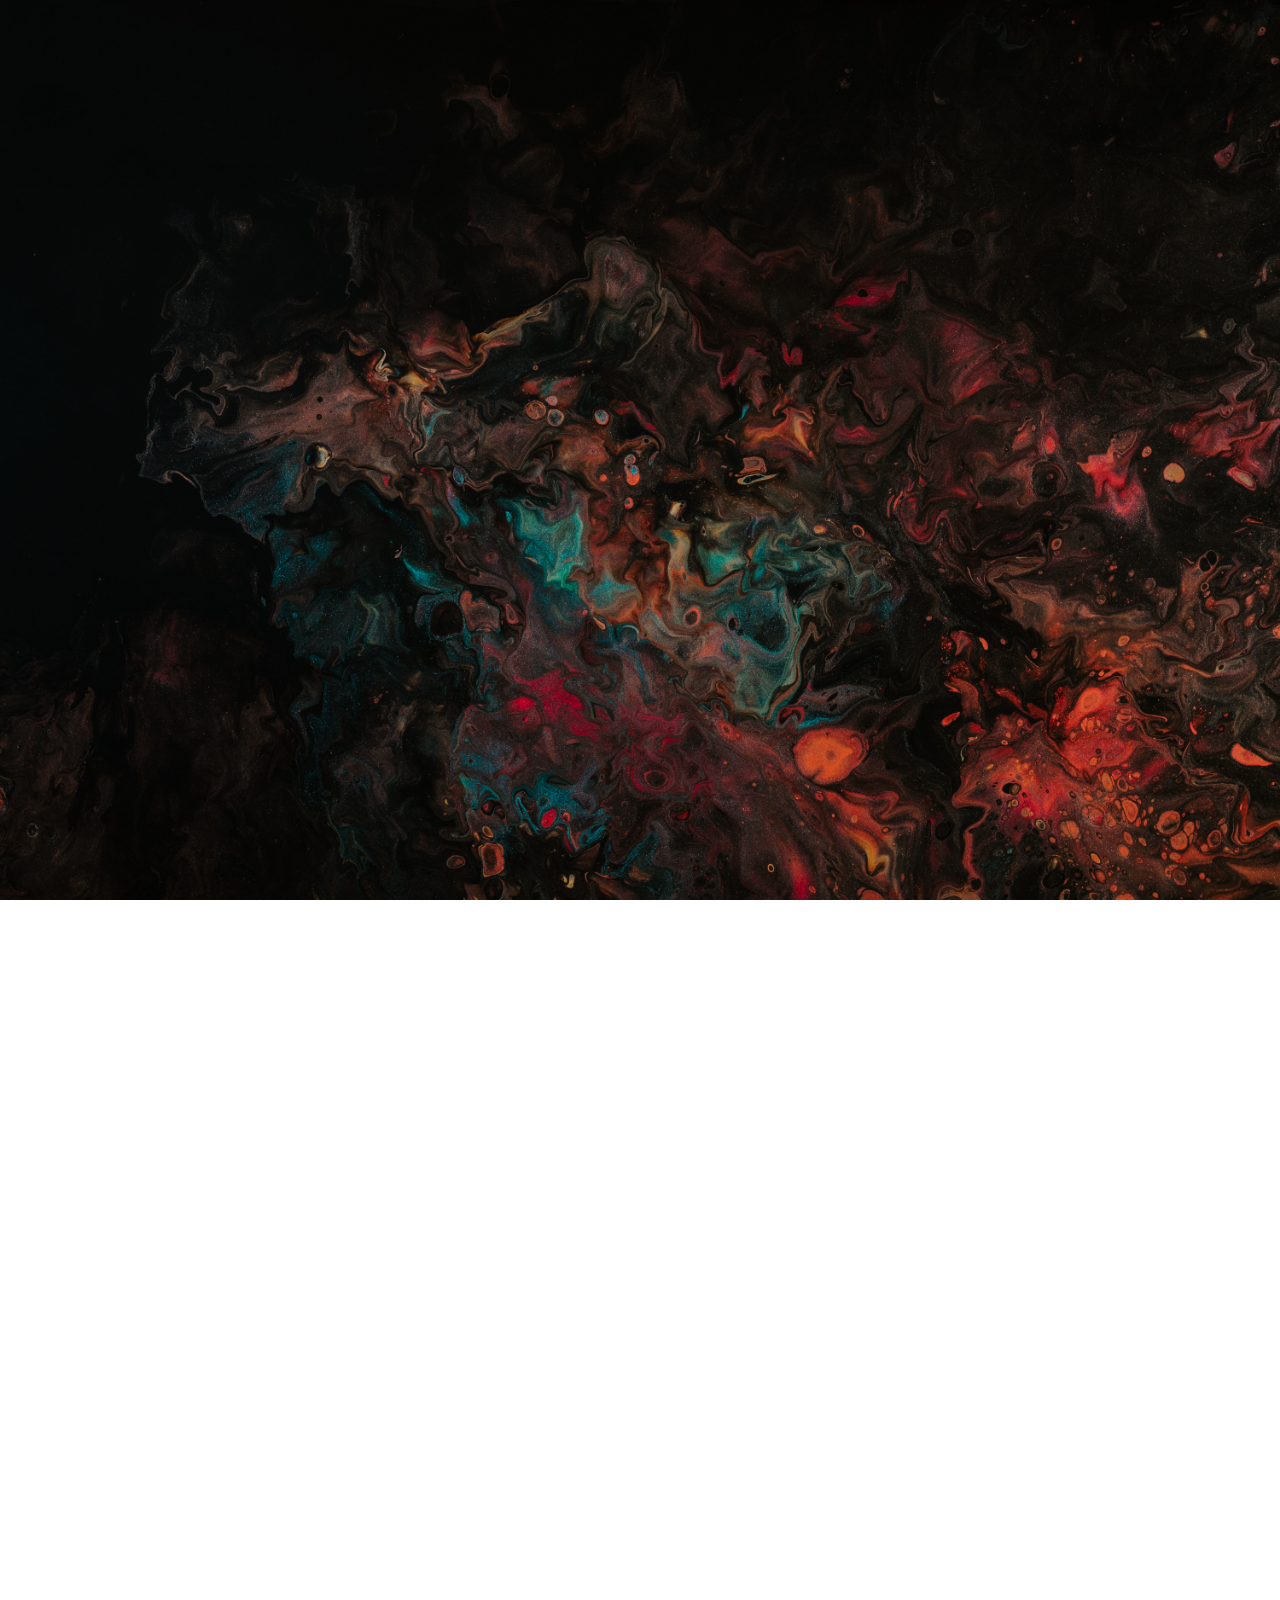
==== index.html @ ebfee68e "fix" ====
<!DOCTYPE HTML>
<!--
	Astral by HTML5 UP
	html5up.net | @ajlkn
	Free for personal and commercial use under the CCA 3.0 license (html5up.net/license)
-->
<html>
	<head>
		<title>The Site of Eli</title>
		<meta charset="utf-8" />
		<meta name="viewport" content="width=device-width, initial-scale=1, user-scalable=no" />
		<link rel="stylesheet" href="assets/css/main.css" />
		<noscript><link rel="stylesheet" href="assets/css/noscript.css" /></noscript>
	</head>
	<body class="is-preload">

		<!-- Wrapper-->
			<div id="wrapper">

				<!-- Nav -->
					<nav id="nav">
						<a href="#" class="icon solid fa-house-user"><span>Home</span></a>
						<a href="#cv" class="icon solid fa-file"><span>CV</span></a>
						<!-- <a href="#work" class="icon solid fa-folder"><span>Work</span></a> -->
						<a href="#music" class="icon solid fa-music"><span>Music</span></a>
						<a href="#contact" class="icon solid fa-envelope"><span>Contact</span></a>

					</nav>

				<!-- Main -->
					<div id="main">

						<!-- Me -->
							<article id="home" class="panel intro">
								<header>
									<h1>Eli Arbogast</h1>
									<ul style="list-style: decimal-leading-zero;">
										<li>Computer Science Student</li> 
										<li>Multi-instrumentalist + Producer</li>									
									</ul>
										<h2 class="animake">
											<!-- 
												<li>Environmental Science Researcher</li>
												href="#work" 
											-->
											<a style="color: inherit; text-decoration: none !important;">I like making things!</a>
										</h2>
								</header>
								<a href="#cv" class="jumplink pic">
									<span class="arrow icon solid fa-chevron-right"><span>C the CV</span></span>
									<img src="images/me.png" alt="" />
								</a>
							</article>
						<!-- CV -->
							<article id="cv" class="panel body">
							<header>
								<h1>Skills Summary</h1>
								<p>
									<b>Technical: </b>Front-end Development, Java, C++, Python, R, MATLAB, Excel, Data Science, Machine Learning, Data Visualization, Data Security, Laboratory Testing, Literature Review, Ecology/Env. Science Research, Community Outreach
								</p>
								<p>
									<b>Creative: </b>Video Production, Music Production and Mixing, Cello, Piano, Guitar, Drums
								</p>
								<p>
									<h3 style="text-align: center;">EDUCATION</h3>
									<b>The University of Vermont [Current Student]: PhD in Computer Science</b>
									<b>Carleton College [2018-2022]: </b>Bachelor of Arts in Biology									
								</p>
								<hr>
							</header>

								<body>
									<div>
										<h3>
											Machine Learning Engineer - US POSITRONIX
										</h3>
										<ul style="list-style-type:square;">
											<li>Led multi-agent path planning development to direct real-time motion of robot</li>
											<li>Tested over 30 path planning algorithms for speed and efficiency</li>
											<li>Developed ML models to minimize response times for dynamic warehouse robotics</li>
											<li>Built 3D Models in Blender and animated realistic robot movement</li>
										</ul>
									</div>
									<div>
										<h3>
											Visiting Researcher - THE OHIO STATE UNIVERSITY ENERGY SUSTAINABILITY RESEARCH LABORATORY
										</h3>
										<ul style="list-style-type:square;">
											<li>Calculated the potential for underground hydrogen storage in the USA using MATLAB</li>
											<li>Conducted a literature review on current and future prospects for hydrogen storage</li>
										</ul>
									</div>
									<div>
										<h3>
											Wallace-Carver Fellow - U.S. DEPARTMENT OF AGRICULTURE
										</h3>
										<ul style="list-style-type:square;">
											<li>Researched soil carbon measurements based on 100,000+ collected data points</li>
											<li>Compared traditional soil measuring techniques to equivalent soil mass measurements</li>
											<li>Calculated both traditional and modern soil metrics at local organic farm</li>
											<li>Presented findings to USDA soil scientists at the National Laboratory for Agriculture</li>
										</ul>
									</div>
									<div>
										<h3>
											Research Assistant - CARLETON COLLEGE CLASS OF 55’ RESEARCH ASSISTANTSHIP
										</h3>
										<ul style="list-style-type:square;">
											<li>Conducted research with Professor Anya Vostinar on evolutionary computing</li>
											<li>Developed evolutionary mechanics into the popular game/tool Minecraft using Java</li>
											<li>These mechanics formed the basis for a senior Computer Science research project</li>
										</ul>
								</div>
									<div>
										<h3>
											Research Extern - CHICAGO BOTANIC GARDENS
										</h3>
										<ul style="list-style-type:square;">
											<li>Processed over 10,000 seeds and processed data for a long-term Echinacea field study</li>
											<li>Created statistical models using R, measuring recent changes in native pollinator populations</li>
											<li>Presented findings to a panel of staff biologists</li>
										</ul>
									</div>
									<div>
										<h3>
											Borlaug-Ruan Intern - WORLD FOOD PRIZE
										</h3>
										<ul style="list-style-type:square;">
											<li>Researched environmental impacts of agricultural activity at EARTH University</li>
											<li>Published and presented research paper to World Food Prize panel at annual conference in Des Moines, Iowa</li>											</li>
										</ul>
									</div>		
								</body>
							</article>

						<!-- Work -->
							<article id="work" class="panel" style="display: flex; flex-wrap: wrap;">												
								<div class="container">
									<div class="box">
									  <div class="imgBx">
										<img src="images/max.jpg">
									  </div>
									  <div class="content">
										<div>
										  <h2>Max Ochs Website</h2>
										  <p>Recently launched website for legendary folk artist Max Ochs, built and maintained by me! 
										  </p>
										</div>
									  </div>
									  <a href="https://maxochs.com">
										<span class="link"></span>
									</a>
									</div>
									<div class="box">
									  <div class="imgBx">
										<img src="images/sheep.png">
									  </div>
									  <div class="content">
										<div>
										  <h2>Evolution Mod</h2>
										  <p>Add-on to popular game Minecraft to teach users about the mechanics of evolution in an intutive setting
										  </p>
										</div>
									  </div>
										<a href="https://anyaevostinar.github.io/Research/">
											<span class="link"></span>
										</a>
									</div>
									<div class="box">
									  <div class="imgBx">
										<img src="images/pic03.jpg">
									  </div>
									  <div class="content">
										<div>
										  <h2>Chicago Gardens</h2>
										  <p>Carleton College externship dedicated to work on the Echinacea Project, a long term plant biology field study! 
										  </p>
										</div>
									  </div>
										<a href="https://echinaceaproject.org/author/earbogast/">
											<span class="link"></span>
										</a>
									</div>
								  </div>
									<!--
									<a href="https://medium.com/@eliarbogast"><img src="images/earth.jpg" alt=""></a>
									-->
							</article>
						<!-- Music -->
							<article id="music" class="panel" style="text-align: center;">
								<header>
									<h2>Music</h2>
								</header>
								<div>
									<iframe width="100%" height="300" scrolling="no" frameborder="no" src="https://w.soundcloud.com/player/?url=https%3A//api.soundcloud.com/playlists/1747938963&color=%23ff5500&auto_play=true&hide_related=false&show_comments=true&show_user=true&show_reposts=false&show_teaser=true&visual=true"></iframe><div style="font-size: 10px; color: #cccccc;line-break: anywhere;word-break: normal;overflow: hidden;white-space: nowrap;text-overflow: ellipsis; font-family: Interstate,Lucida Grande,Lucida Sans Unicode,Lucida Sans,Garuda,Verdana,Tahoma,sans-serif;font-weight: 100;"><a href="https://soundcloud.com/unelived" title="eLIVE" target="_blank" style="color: #cccccc; text-decoration: none;">eLIVE</a> · <a href="https://soundcloud.com/unelived/sets/ondeck" title="ONDECK" target="_blank" style="color: #cccccc; text-decoration: none;">ONDECK</a></div>								</div>
							</article>
						<!-- Contact -->
							<article id="contact" class="panel body" style="text-align: center;">
								<header>
									<h2>Contact Me</h2>
								</header>
								<form action="#" method="post">
									<div>
									Reach out to me about work, music, nerd stuff, anything else you'd like: 
									<br> <br>
										<h4><b>self<i>[at]</i>eliarbogast<i>[dot com]</i></b></h4>
									</div>
								</form>
								<img src="images/me_child.png" style="border:5px solid #ffffff" width="170"  alt="" />
							</article>

					</div>

				<!-- Footer -->
					<div id="footer">
						<ul class="copyright">
							<li>&copy; Eli Arbogast 2026.</li>
					</div>

			</div>

		<!-- Scripts -->
			<script src="assets/js/jquery.min.js"></script>
			<script src="assets/js/browser.min.js"></script>
			<script src="assets/js/breakpoints.min.js"></script>
			<script src="assets/js/util.js"></script>
			<script src="assets/js/main.js"></script>

	</body>
</html>
---- assets/css/noscript.css ----
/*
	Astral by HTML5 UP
	html5up.net | @ajlkn
	Free for personal and commercial use under the CCA 3.0 license (html5up.net/license)
*/

/* Wrapper */

	#wrapper {
		opacity: 1 !important;
	}

/* Nav */

	#nav a {
		opacity: 1.0;
	}

		#nav a:before, #nav a:after {
			display: none;
		}

		#nav a span {
			top: 0;
			opacity: 1.0;
		}

			#nav a span:after {
				display: none;
			}

/* Main */

	#main {
		background: none;
		box-shadow: none;
	}

		#main > .panel {
			background: #000000;
			margin-bottom: 2em;
		}

			#main > .panel:last-child {
				margin-bottom: 0;
			}
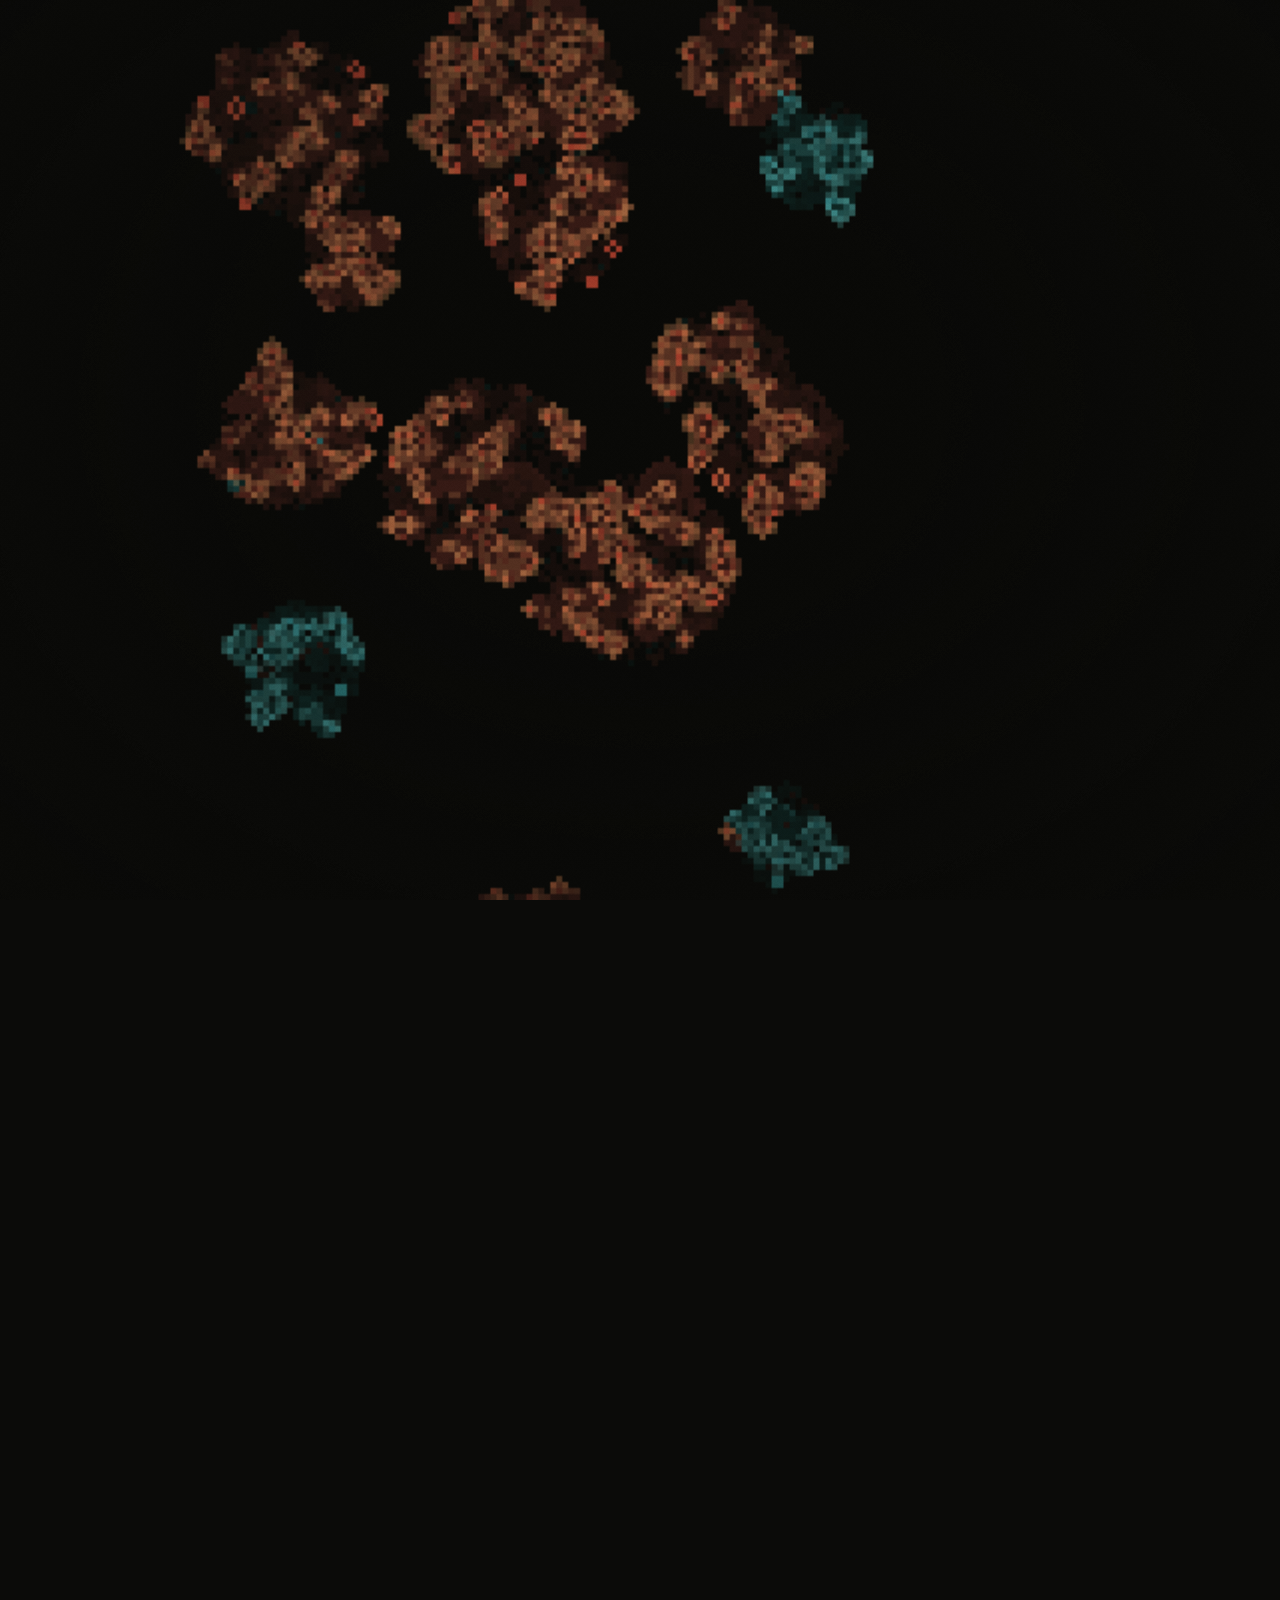
==== commit db3a4824: "Claudified" ====
--- a/index.html
+++ b/index.html
@@ -4,17 +4,23 @@
 	html5up.net | @ajlkn
 	Free for personal and commercial use under the CCA 3.0 license (html5up.net/license)
 -->
-<html>
+<html lang="en">
 	<head>
+		<meta charset="utf-8" />
 		<title>The Site of Eli</title>
-		<meta charset="utf-8" />
-		<meta name="viewport" content="width=device-width, initial-scale=1, user-scalable=no" />
+		<meta name="viewport" content="width=device-width, initial-scale=1" />
+		<meta name="theme-color" content="#0b0b09" />
+		<link rel="preload" href="assets/webfonts/space-grotesk-latin-var.woff2" as="font" type="font/woff2" crossorigin />
 		<link rel="stylesheet" href="assets/css/main.css" />
+		<link rel="stylesheet" href="assets/css/custom.css" />
 		<noscript><link rel="stylesheet" href="assets/css/noscript.css" /></noscript>
 	</head>
 	<body class="is-preload">
 
-		<!-- Wrapper-->
+		<!-- Animated cellular-automaton background (assets/js/automaton.js) -->
+			<canvas id="automaton" aria-hidden="true"></canvas>
+
+		<!-- Wrapper -->
 			<div id="wrapper">
 
 				<!-- Nav -->
@@ -24,7 +30,6 @@
 						<!-- <a href="#work" class="icon solid fa-folder"><span>Work</span></a> -->
 						<a href="#music" class="icon solid fa-music"><span>Music</span></a>
 						<a href="#contact" class="icon solid fa-envelope"><span>Contact</span></a>
-
 					</nav>
 
 				<!-- Main -->
@@ -34,179 +39,152 @@
 							<article id="home" class="panel intro">
 								<header>
 									<h1>Eli Arbogast</h1>
-									<ul style="list-style: decimal-leading-zero;">
-										<li>Computer Science Student</li> 
-										<li>Multi-instrumentalist + Producer</li>									
+									<ul class="roles">
+										<li>Computer Science Student</li>
+										<li>Multi-instrumentalist + Producer</li>
 									</ul>
-										<h2 class="animake">
-											<!-- 
-												<li>Environmental Science Researcher</li>
-												href="#work" 
-											-->
-											<a style="color: inherit; text-decoration: none !important;">I like making things!</a>
-										</h2>
+									<h2 class="tagline">I like making things!</h2>
 								</header>
 								<a href="#cv" class="jumplink pic">
 									<span class="arrow icon solid fa-chevron-right"><span>C the CV</span></span>
-									<img src="images/me.png" alt="" />
+									<img src="images/me.webp" width="1920" height="1080" alt="Portrait of Eli Arbogast" />
 								</a>
 							</article>
 						<!-- CV -->
 							<article id="cv" class="panel body">
-							<header>
-								<h1>Skills Summary</h1>
-								<p>
-									<b>Technical: </b>Front-end Development, Java, C++, Python, R, MATLAB, Excel, Data Science, Machine Learning, Data Visualization, Data Security, Laboratory Testing, Literature Review, Ecology/Env. Science Research, Community Outreach
-								</p>
-								<p>
-									<b>Creative: </b>Video Production, Music Production and Mixing, Cello, Piano, Guitar, Drums
-								</p>
-								<p>
-									<h3 style="text-align: center;">EDUCATION</h3>
-									<b>The University of Vermont [Current Student]: PhD in Computer Science</b>
-									<b>Carleton College [2018-2022]: </b>Bachelor of Arts in Biology									
-								</p>
-								<hr>
-							</header>
-
-								<body>
-									<div>
-										<h3>
-											Machine Learning Engineer - US POSITRONIX
-										</h3>
-										<ul style="list-style-type:square;">
-											<li>Led multi-agent path planning development to direct real-time motion of robot</li>
-											<li>Tested over 30 path planning algorithms for speed and efficiency</li>
-											<li>Developed ML models to minimize response times for dynamic warehouse robotics</li>
-											<li>Built 3D Models in Blender and animated realistic robot movement</li>
-										</ul>
-									</div>
-									<div>
-										<h3>
-											Visiting Researcher - THE OHIO STATE UNIVERSITY ENERGY SUSTAINABILITY RESEARCH LABORATORY
-										</h3>
-										<ul style="list-style-type:square;">
-											<li>Calculated the potential for underground hydrogen storage in the USA using MATLAB</li>
-											<li>Conducted a literature review on current and future prospects for hydrogen storage</li>
-										</ul>
-									</div>
-									<div>
-										<h3>
-											Wallace-Carver Fellow - U.S. DEPARTMENT OF AGRICULTURE
-										</h3>
-										<ul style="list-style-type:square;">
-											<li>Researched soil carbon measurements based on 100,000+ collected data points</li>
-											<li>Compared traditional soil measuring techniques to equivalent soil mass measurements</li>
-											<li>Calculated both traditional and modern soil metrics at local organic farm</li>
-											<li>Presented findings to USDA soil scientists at the National Laboratory for Agriculture</li>
-										</ul>
-									</div>
-									<div>
-										<h3>
-											Research Assistant - CARLETON COLLEGE CLASS OF 55’ RESEARCH ASSISTANTSHIP
-										</h3>
-										<ul style="list-style-type:square;">
-											<li>Conducted research with Professor Anya Vostinar on evolutionary computing</li>
-											<li>Developed evolutionary mechanics into the popular game/tool Minecraft using Java</li>
-											<li>These mechanics formed the basis for a senior Computer Science research project</li>
-										</ul>
+								<header>
+									<h1>CV</h1>
+								</header>
+
+								<section class="cv-skills">
+									<h3 class="cv-label">Skills</h3>
+									<p><b>Technical:</b> Python, R, MATLAB, Java, C++ · machine learning, evolutionary computation, data analysis and visualization, web development</p>
+									<p><b>Creative:</b> Music production and mixing, video production · cello, piano, guitar, drums</p>
+								</section>
+
+								<section class="cv-education">
+									<h3 class="cv-label">Education</h3>
+									<p>
+										<b>University of Vermont:</b> PhD in Computer Science (current)<br />
+										<b>Carleton College:</b> BA in Biology, 2018–2022
+									</p>
+								</section>
+
+								<hr />
+
+								<section class="cv-experience">
+									<h3 class="cv-label">Experience</h3>
+									<div class="cv-role">
+										<h3>Graduate Research Assistant <span class="org"><a href="https://meclab.org" target="_blank" rel="noopener">MEClab</a>, University of Vermont · 2026–present</span></h3>
+										<ul>
+											<li>On the <a href="https://xenobots.github.io/" target="_blank" rel="noopener">Xenobots</a> project team, working on information-theoretic analysis and predictive modeling of xenobot behavior</li>
+										</ul>
+									</div>
+									<div class="cv-role">
+										<h3>Machine Learning Engineer <span class="org">US Positronix · 2023</span></h3>
+										<ul>
+											<li>Led multi-agent path planning for real-time robot motion in dynamic warehouse settings</li>
+											<li>Modeled and animated robot movement in Blender</li>
+										</ul>
+									</div>
+									<div class="cv-role">
+										<h3>Visiting Researcher <span class="org">Ohio State University, Energy Sustainability Research Lab · 2022–2023</span></h3>
+										<ul>
+											<li>Estimated the potential for underground hydrogen storage in the US using MATLAB</li>
+										</ul>
+									</div>
+									<div class="cv-role">
+										<h3>Wallace-Carver Fellow <span class="org">U.S. Department of Agriculture · 2021</span></h3>
+										<ul>
+											<li>Analyzed 100,000+ soil carbon measurements, comparing traditional and equivalent-soil-mass methods, and presented the results to USDA soil scientists</li>
+										</ul>
+									</div>
+									<div class="cv-role">
+										<h3>Research Assistant <span class="org">Carleton College, Class of '55 Research Assistantship · 2021</span></h3>
+										<ul>
+											<li>Evolutionary computing research with Prof. Anya Vostinar: built evolution mechanics into Minecraft as an educational mod (Java), which became the basis for my senior CS research project</li>
+										</ul>
+									</div>
+									<div class="cv-role">
+										<h3>Research Extern <span class="org">Chicago Botanic Garden · 2019</span></h3>
+										<ul>
+											<li>Built statistical models in R of recent changes in native pollinator populations for the long-term Echinacea Project</li>
+										</ul>
+									</div>
+									<div class="cv-role">
+										<h3>Borlaug-Ruan Intern <span class="org">World Food Prize · 2018</span></h3>
+										<ul>
+											<li>Researched the environmental impacts of agriculture at EARTH University, Costa Rica; published and presented the paper at the World Food Prize conference</li>
+										</ul>
+									</div>
+								</section>
+							</article>
+
+						<!-- Work (hidden from the nav for now; still reachable at /#work) -->
+							<article id="work" class="panel">
+								<div class="gallery">
+									<div class="box">
+										<div class="imgBx">
+											<img src="images/max.webp" width="700" height="700" loading="lazy" alt="Pencil sketch of a guitarist" />
+										</div>
+										<div class="content">
+											<div>
+												<h2>Max Ochs Website</h2>
+												<p>Recently launched website for legendary folk artist Max Ochs, built and maintained by me!</p>
+											</div>
+										</div>
+										<a class="link" href="https://maxochs.com" aria-label="Max Ochs Website"></a>
+									</div>
+									<div class="box">
+										<div class="imgBx">
+											<img src="images/sheep.webp" width="854" height="480" loading="lazy" alt="Colourful Minecraft sheep from the evolution mod" />
+										</div>
+										<div class="content">
+											<div>
+												<h2>Evolution Mod</h2>
+												<p>Add-on to popular game Minecraft to teach users about the mechanics of evolution in an intutive setting</p>
+											</div>
+										</div>
+										<a class="link" href="https://anyaevostinar.github.io/Research/" aria-label="Evolution Mod"></a>
+									</div>
+									<div class="box">
+										<div class="imgBx">
+											<img src="images/pic03.webp" width="1244" height="700" loading="lazy" alt="Group photo from the Chicago Botanic Garden externship" />
+										</div>
+										<div class="content">
+											<div>
+												<h2>Chicago Gardens</h2>
+												<p>Carleton College externship dedicated to work on the Echinacea Project, a long term plant biology field study!</p>
+											</div>
+										</div>
+										<a class="link" href="https://echinaceaproject.org/author/earbogast/" aria-label="Chicago Gardens"></a>
+									</div>
 								</div>
-									<div>
-										<h3>
-											Research Extern - CHICAGO BOTANIC GARDENS
-										</h3>
-										<ul style="list-style-type:square;">
-											<li>Processed over 10,000 seeds and processed data for a long-term Echinacea field study</li>
-											<li>Created statistical models using R, measuring recent changes in native pollinator populations</li>
-											<li>Presented findings to a panel of staff biologists</li>
-										</ul>
-									</div>
-									<div>
-										<h3>
-											Borlaug-Ruan Intern - WORLD FOOD PRIZE
-										</h3>
-										<ul style="list-style-type:square;">
-											<li>Researched environmental impacts of agricultural activity at EARTH University</li>
-											<li>Published and presented research paper to World Food Prize panel at annual conference in Des Moines, Iowa</li>											</li>
-										</ul>
-									</div>		
-								</body>
-							</article>
-
-						<!-- Work -->
-							<article id="work" class="panel" style="display: flex; flex-wrap: wrap;">												
-								<div class="container">
-									<div class="box">
-									  <div class="imgBx">
-										<img src="images/max.jpg">
-									  </div>
-									  <div class="content">
-										<div>
-										  <h2>Max Ochs Website</h2>
-										  <p>Recently launched website for legendary folk artist Max Ochs, built and maintained by me! 
-										  </p>
-										</div>
-									  </div>
-									  <a href="https://maxochs.com">
-										<span class="link"></span>
-									</a>
-									</div>
-									<div class="box">
-									  <div class="imgBx">
-										<img src="images/sheep.png">
-									  </div>
-									  <div class="content">
-										<div>
-										  <h2>Evolution Mod</h2>
-										  <p>Add-on to popular game Minecraft to teach users about the mechanics of evolution in an intutive setting
-										  </p>
-										</div>
-									  </div>
-										<a href="https://anyaevostinar.github.io/Research/">
-											<span class="link"></span>
-										</a>
-									</div>
-									<div class="box">
-									  <div class="imgBx">
-										<img src="images/pic03.jpg">
-									  </div>
-									  <div class="content">
-										<div>
-										  <h2>Chicago Gardens</h2>
-										  <p>Carleton College externship dedicated to work on the Echinacea Project, a long term plant biology field study! 
-										  </p>
-										</div>
-									  </div>
-										<a href="https://echinaceaproject.org/author/earbogast/">
-											<span class="link"></span>
-										</a>
-									</div>
-								  </div>
-									<!--
-									<a href="https://medium.com/@eliarbogast"><img src="images/earth.jpg" alt=""></a>
-									-->
-							</article>
+							</article>
+
 						<!-- Music -->
-							<article id="music" class="panel" style="text-align: center;">
+							<article id="music" class="panel">
 								<header>
 									<h2>Music</h2>
 								</header>
-								<div>
-									<iframe width="100%" height="300" scrolling="no" frameborder="no" src="https://w.soundcloud.com/player/?url=https%3A//api.soundcloud.com/playlists/1747938963&color=%23ff5500&auto_play=true&hide_related=false&show_comments=true&show_user=true&show_reposts=false&show_teaser=true&visual=true"></iframe><div style="font-size: 10px; color: #cccccc;line-break: anywhere;word-break: normal;overflow: hidden;white-space: nowrap;text-overflow: ellipsis; font-family: Interstate,Lucida Grande,Lucida Sans Unicode,Lucida Sans,Garuda,Verdana,Tahoma,sans-serif;font-weight: 100;"><a href="https://soundcloud.com/unelived" title="eLIVE" target="_blank" style="color: #cccccc; text-decoration: none;">eLIVE</a> · <a href="https://soundcloud.com/unelived/sets/ondeck" title="ONDECK" target="_blank" style="color: #cccccc; text-decoration: none;">ONDECK</a></div>								</div>
-							</article>
+								<a class="sc-card" href="https://soundcloud.com/unelived" target="_blank" rel="noopener">
+									<span class="sc-bars" aria-hidden="true"><i></i><i></i><i></i><i></i><i></i><i></i><i></i></span>
+									<span class="sc-text">
+										<span class="sc-kicker">Listen on SoundCloud</span>
+										<span class="sc-name">eLIVE</span>
+									</span>
+									<span class="sc-go" aria-hidden="true"><span class="icon brands fa-soundcloud"></span><span class="sc-arrow">&rarr;</span></span>
+								</a>
+							</article>
+
 						<!-- Contact -->
-							<article id="contact" class="panel body" style="text-align: center;">
+							<article id="contact" class="panel body">
 								<header>
 									<h2>Contact Me</h2>
 								</header>
-								<form action="#" method="post">
-									<div>
-									Reach out to me about work, music, nerd stuff, anything else you'd like: 
-									<br> <br>
-										<h4><b>self<i>[at]</i>eliarbogast<i>[dot com]</i></b></h4>
-									</div>
-								</form>
-								<img src="images/me_child.png" style="border:5px solid #ffffff" width="170"  alt="" />
+								<p>Reach out to me about work, music, nerd stuff, anything else you'd like:</p>
+								<p class="email"><b>self<i>[at]</i>eliarbogast<i>[dot com]</i></b></p>
+								<img class="childhood" src="images/me_child.webp" width="400" height="400" loading="lazy" alt="Eli as a kid playing the trumpet" />
 							</article>
 
 					</div>
@@ -215,16 +193,17 @@
 					<div id="footer">
 						<ul class="copyright">
 							<li>&copy; Eli Arbogast 2026.</li>
+							<li>Design: <a href="https://html5up.net">HTML5 UP</a></li>
+						</ul>
 					</div>
 
 			</div>
 
 		<!-- Scripts -->
 			<script src="assets/js/jquery.min.js"></script>
-			<script src="assets/js/browser.min.js"></script>
 			<script src="assets/js/breakpoints.min.js"></script>
-			<script src="assets/js/util.js"></script>
 			<script src="assets/js/main.js"></script>
+			<script src="assets/js/automaton.js"></script>
 
 	</body>
 </html>
--- a/assets/css/custom.css
+++ b/assets/css/custom.css
@@ -0,0 +1,450 @@
+/*
+	Site-specific styles for eliarbogast.com.
+	Loaded after main.css (the HTML5 UP Astral template).
+	Colour tokens (--ember, --teal, ...) are defined at the top of main.css.
+*/
+
+/* Cellular-automaton background */
+
+	#automaton {
+		position: fixed;
+		inset: 0;
+		width: 100%;
+		height: 100%;
+		z-index: -2;
+		image-rendering: auto;	/* smooth scaling blends each cell into its neighbours */
+		pointer-events: none;
+		opacity: 0.9;
+	}
+
+	/* Texture + vignette over the automaton, echoing the original overlay.png treatment. */
+	body::before {
+		content: '';
+		position: fixed;
+		inset: 0;
+		z-index: -1;
+		pointer-events: none;
+		background:
+			url("images/overlay.png"),
+			radial-gradient(ellipse at 50% 45%, rgba(11, 11, 9, 0.15) 30%, rgba(11, 11, 9, 0.7) 100%);
+	}
+
+/* Intro */
+
+	#main > .panel.intro .roles {
+		margin: 0.5em 0 0 0;
+		padding-left: 1.25em;
+	}
+
+		#main > .panel.intro .roles li {
+			padding-left: 0.25em;
+		}
+
+	@media screen and (max-width: 980px) {
+
+		#main > .panel.intro .roles {
+			list-style-position: inside;
+			padding-left: 0;
+		}
+
+	}
+
+	/* Rainbow tagline: the colours sweep in when the home panel is shown. */
+	.tagline {
+		margin-top: 1em;
+		background-color: #CA4246;
+		background-image: linear-gradient(
+			45deg,
+			#CA4246 16.666%,
+			#E16541 16.666%,
+			#E16541 33.333%,
+			#F18F43 33.333%,
+			#F18F43 50%,
+			#8B9862 50%,
+			#8B9862 66.666%,
+			#476098 66.666%,
+			#476098 83.333%,
+			#A7489B 83.333%);
+		background-size: 100%;
+		background-repeat: repeat;
+		-webkit-background-clip: text;
+		background-clip: text;
+		-webkit-text-fill-color: transparent;
+		color: transparent;
+		animation: tagline-sweep 1.75s ease forwards;
+	}
+
+	@keyframes tagline-sweep {
+		0%   { background-size: 650%; }
+		40%  { background-size: 650%; }
+		100% { background-size: 100%; }
+	}
+
+/* CV */
+
+	.cv-label {
+		font-family: var(--font-mono);
+		font-size: 0.7em;
+		font-weight: 400;
+		letter-spacing: 0.14em;
+		text-transform: uppercase;
+		color: var(--ember-bright);
+		margin: 2em 0 0.75em 0;
+	}
+
+	#cv header {
+		margin-bottom: 0;
+	}
+
+	#cv .cv-skills p {
+		margin-bottom: 0.75em;
+	}
+
+	#cv .cv-education p {
+		margin-bottom: 0;
+	}
+
+	.cv-role {
+		margin-bottom: 2.25em;
+	}
+
+		.cv-role:last-child {
+			margin-bottom: 0;
+		}
+
+		.cv-role h3 {
+			margin-bottom: 0.4em;
+			line-height: 1.3;
+		}
+
+		.cv-role .org {
+			display: block;
+			margin-top: 0.35em;
+			font-family: var(--font-mono);
+			font-size: 0.6em;
+			font-weight: 400;
+			letter-spacing: 0.08em;
+			text-transform: uppercase;
+			color: var(--teal);
+		}
+
+		.cv-role a {
+			color: var(--ember-bright);
+			text-decoration: underline;
+			text-decoration-thickness: 1px;
+			text-underline-offset: 0.2em;
+		}
+
+			.cv-role a:hover {
+				color: var(--ink);
+			}
+
+			.cv-role .org a {
+				color: inherit;
+			}
+
+			.cv-role .org a:hover {
+				color: var(--ink);
+			}
+
+		.cv-role ul {
+			list-style-type: square;
+			margin-bottom: 0;
+		}
+
+/* Work gallery (panel currently hidden from the nav) */
+
+	#work .gallery {
+		display: grid;
+		grid-template-columns: repeat(auto-fit, minmax(10em, 1fr));
+		gap: 1em;
+		perspective: 500px;
+		transform-style: preserve-3d;
+	}
+
+		#work .gallery .box {
+			position: relative;
+			aspect-ratio: 1 / 1;
+			background: #000;
+			overflow: hidden;
+			transform-style: preserve-3d;
+			transition: transform 0.5s, box-shadow 0.5s;
+		}
+
+		#work .gallery .imgBx,
+		#work .gallery .imgBx img,
+		#work .gallery .content,
+		#work .gallery .link {
+			position: absolute;
+			inset: 0;
+			width: 100%;
+			height: 100%;
+		}
+
+		#work .gallery .imgBx img {
+			object-fit: cover;
+		}
+
+		#work .gallery .imgBx:before {
+			content: '';
+			position: absolute;
+			inset: 0;
+			background: linear-gradient(180deg, var(--ember), #000);
+			mix-blend-mode: multiply;
+			z-index: 1;
+			opacity: 0;
+			transition: opacity 0.5s;
+		}
+
+		#work .gallery .content {
+			z-index: 1;
+			display: flex;
+			align-items: flex-end;
+			padding: 1em;
+		}
+
+			#work .gallery .content h2 {
+				color: #fff;
+				font-size: 0.9em;
+				text-align: left;
+				text-transform: uppercase;
+				margin: 0 0 0.25em 0;
+				transform: translateY(12em);
+				transition: transform 0.5s 0.3s;
+			}
+
+			#work .gallery .content p {
+				color: #fff;
+				font-size: 0.65em;
+				line-height: 1.5;
+				margin: 0;
+				transform: translateY(12em);
+				transition: transform 0.5s 0.4s;
+			}
+
+		#work .gallery .link {
+			z-index: 2;
+		}
+
+		/* 3D fan effect, only for devices that can hover. */
+		@media (hover: hover) {
+
+			#work .gallery:hover .box { transform: rotateY(25deg); }
+			#work .gallery .box:hover ~ .box { transform: rotateY(-25deg); }
+			#work .gallery .box:hover {
+				transform: rotateY(0deg) scale(1.1);
+				z-index: 3;
+				box-shadow: 0 25px 40px rgba(0, 0, 0, 0.5);
+			}
+
+		}
+
+		#work .gallery .box:hover .imgBx:before,
+		#work .gallery .box:focus-within .imgBx:before {
+			opacity: 1;
+		}
+
+		#work .gallery .box:hover .content h2,
+		#work .gallery .box:hover .content p,
+		#work .gallery .box:focus-within .content h2,
+		#work .gallery .box:focus-within .content p {
+			transform: translateY(0);
+		}
+
+		/* Touch screens can't hover, so show the captions all the time. */
+		@media (hover: none) {
+
+			#work .gallery .imgBx:before { opacity: 0.85; }
+			#work .gallery .content h2,
+			#work .gallery .content p { transform: none; }
+
+		}
+
+/* Music */
+
+	#music {
+		text-align: center;
+	}
+
+	.sc-card {
+		display: flex;
+		align-items: center;
+		gap: 1.25em;
+		max-width: 26em;
+		margin: 1.5em auto 0 auto;
+		padding: 1.1em 1.4em;
+		background: #000;
+		border: 1px solid rgba(255, 255, 255, 0.1);
+		color: var(--ink);
+		text-align: left;
+		text-decoration: none;
+		transition: border-color 0.3s ease, box-shadow 0.3s ease, transform 0.3s ease;
+	}
+
+		.sc-card:hover,
+		.sc-card:focus-visible {
+			border-color: var(--ember);
+			box-shadow: 0 0 0 1px var(--ember), 0 12px 40px rgba(213, 81, 55, 0.25);
+			transform: translateY(-2px);
+		}
+
+	/* Little equaliser that bobs along. */
+	.sc-bars {
+		display: flex;
+		align-items: flex-end;
+		gap: 3px;
+		height: 2.2em;
+		flex: 0 0 auto;
+	}
+
+		.sc-bars i {
+			display: block;
+			width: 4px;
+			height: 100%;
+			background: linear-gradient(to top, var(--ember), var(--gold));
+			transform-origin: bottom;
+			transform: scaleY(0.35);
+			animation: sc-bounce 1.4s ease-in-out infinite;
+		}
+
+		.sc-bars i:nth-child(2) { animation-delay: -0.9s; animation-duration: 1.1s; }
+		.sc-bars i:nth-child(3) { animation-delay: -0.3s; animation-duration: 1.6s; }
+		.sc-bars i:nth-child(4) { animation-delay: -1.2s; animation-duration: 1.2s; background: linear-gradient(to top, var(--teal-deep), var(--teal)); }
+		.sc-bars i:nth-child(5) { animation-delay: -0.6s; animation-duration: 1.5s; }
+		.sc-bars i:nth-child(6) { animation-delay: -1.0s; animation-duration: 1.3s; }
+		.sc-bars i:nth-child(7) { animation-delay: -0.2s; animation-duration: 1.7s; }
+
+	@keyframes sc-bounce {
+		0%, 100% { transform: scaleY(0.3); }
+		50%      { transform: scaleY(1); }
+	}
+
+	.sc-text {
+		display: flex;
+		flex-direction: column;
+		flex: 1 1 auto;
+		min-width: 0;
+		line-height: 1.35;
+		gap: 0.3em;
+	}
+
+		.sc-kicker {
+			font-family: var(--font-mono);
+			font-size: 0.6em;
+			letter-spacing: 0.14em;
+			text-transform: uppercase;
+			white-space: nowrap;
+			color: var(--ember-bright);
+		}
+
+		.sc-name {
+			font-size: 1.6em;
+			font-weight: 600;
+			line-height: 1.2;
+			letter-spacing: -0.02em;
+		}
+
+	.sc-go {
+		display: flex;
+		align-items: center;
+		gap: 0.5em;
+		flex: 0 0 auto;
+		font-size: 1.3em;
+		color: var(--muted);
+		transition: color 0.3s ease;
+	}
+
+		.sc-arrow {
+			display: inline-block;
+			transition: transform 0.3s ease;
+		}
+
+		.sc-card:hover .sc-go,
+		.sc-card:focus-visible .sc-go {
+			color: var(--ink);
+		}
+
+		.sc-card:hover .sc-arrow,
+		.sc-card:focus-visible .sc-arrow {
+			transform: translateX(0.3em);
+		}
+
+	@media screen and (max-width: 736px) {
+
+		.sc-card {
+			gap: 0.9em;
+			padding: 1em 1.1em;
+		}
+
+		.sc-kicker {
+			letter-spacing: 0.08em;
+		}
+
+		.sc-go .icon {
+			display: none;
+		}
+
+	}
+
+/* Contact */
+
+	#contact {
+		text-align: center;
+	}
+
+		#contact .email {
+			font-size: 1.25em;
+			margin: 1em 0 1.5em 0;
+			color: var(--ink);
+		}
+
+			#contact .email i {
+				color: var(--ember-bright);
+			}
+
+		#contact .childhood {
+			display: inline-block;
+			width: 170px;
+			height: auto;
+			border: 5px solid #ffffff;
+		}
+
+/* Footer */
+
+	#footer {
+		text-shadow: 0 1px 6px rgba(0, 0, 0, 0.8);
+	}
+
+/* Keyboard focus */
+
+	a:focus-visible {
+		outline: 2px solid var(--ember-bright);
+		outline-offset: 3px;
+	}
+
+/* Respect reduced-motion settings */
+
+	@media (prefers-reduced-motion: reduce) {
+
+		.tagline {
+			animation: none;
+		}
+
+		.sc-bars i {
+			animation: none;
+		}
+
+		.sc-bars i:nth-child(odd) { transform: scaleY(0.6); }
+
+		.sc-card,
+		.sc-arrow {
+			transition: none;
+		}
+
+		#work .gallery .box,
+		#work .gallery .content h2,
+		#work .gallery .content p {
+			transition: none;
+		}
+
+	}
--- a/assets/css/noscript.css
+++ b/assets/css/noscript.css
@@ -3,6 +3,16 @@
 	html5up.net | @ajlkn
 	Free for personal and commercial use under the CCA 3.0 license (html5up.net/license)
 */
+
+/* Background: without JS there is no automaton, so show the original fluid-art image. */
+
+	body {
+		background-image: url("images/overlay.png"), url("images/bg.webp");
+		background-repeat: repeat, no-repeat;
+		background-size: auto, cover;
+		background-position: center;
+		background-attachment: fixed;
+	}
 
 /* Wrapper */
 
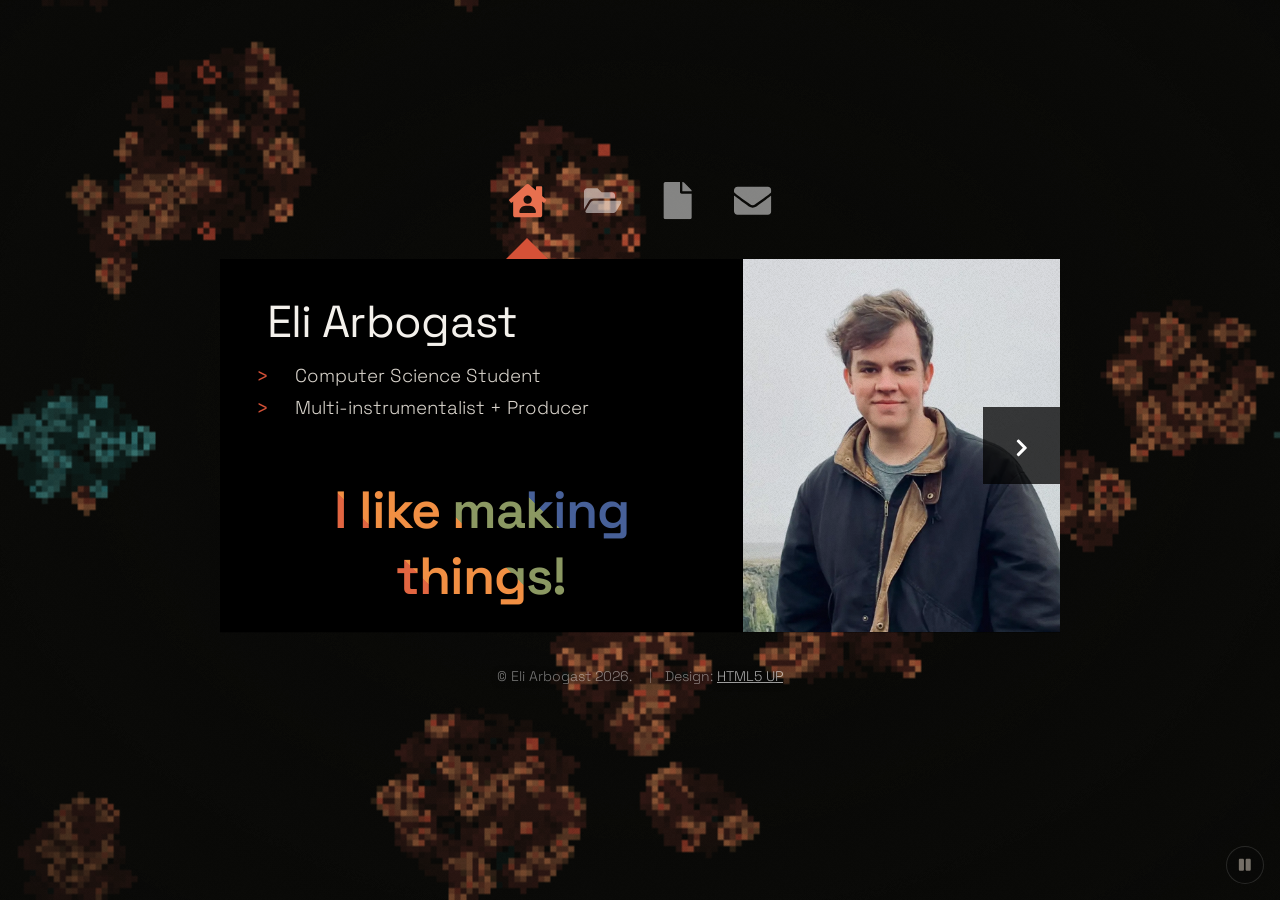
==== commit 64eea2fa: "readd projects + music" ====
--- a/index.html
+++ b/index.html
@@ -17,6 +17,43 @@
 	</head>
 	<body class="is-preload">
 
+		<!-- Icons: Font Awesome Free 5 (CC BY 4.0, fontawesome.com/license/free), inlined as an SVG sprite -->
+		<svg xmlns="http://www.w3.org/2000/svg" class="svg-sprite">
+			<symbol id="i-home" viewBox="0 -448 576 512"><path transform="scale(1,-1)" d="M570.69 211.73c2.9082 -3.21777 4.83887 -7.36914 5.30957 -11.9209c-0.388672 -3.95801 -1.85742 -7.64648 -4.08984 -10.6895l-21.4102 -23.8105c-3.20117 -2.90527 -7.33496 -4.83594 -11.8701 -5.30957c-3.9668 0.40625 -7.66406 1.88379 -10.7197 4.12012
+l-15.9102 14v-210.12c0 -17.6611 -14.3389 -32 -32 -32h-383.91c-17.6611 0 -32 14.3389 -32 32v210.11l-15.8994 -14c-3.04297 -2.23926 -6.73047 -3.71484 -10.6904 -4.11035c-4.57715 0.460938 -8.75586 2.38867 -12 5.2998l-21.4102 23.79
+c-2.37695 2.95605 -3.87891 6.67773 -4.08984 10.71c0.241211 4.62402 2.20312 8.8125 5.25977 11.9004l256 226c6.28027 5.68945 18.21 10.2998 26.7402 10.2998s20.5 -4.61035 26.7803 -10.2998l101.22 -89.3701v51.6699c0 8.83105 7.16895 16 16 16h64
+c8.83105 0 16 -7.16895 16 -16v-136.44zM288 272c-35.3223 0 -64 -28.6777 -64 -64s28.6777 -64 64 -64s64 28.6777 64 64s-28.6777 64 -64 64zM400 0c8.83105 0 16 7.16895 16 16c0 52.9834 -43.0166 96 -96 96h-64c-52.9834 0 -96 -43.0166 -96 -96
+c0 -8.83105 7.16895 -16 16 -16h224z"/></symbol>
+			<symbol id="i-projects" viewBox="0 -448 576 512"><path transform="scale(1,-1)" d="M572.694 155.907l-72.4248 -124.155c-11.0967 -19.0244 -31.6865 -31.752 -55.2803 -31.752h-399.964c-18.5234 0 -30.0645 20.0928 -20.7314 36.0928l72.4238 124.155c11.0986 19.0244 31.6875 31.752 55.2822 31.752h399.964
+c18.5234 0 30.0645 -20.0928 20.7305 -36.0928zM152 224c-34.0107 0 -65.7861 -18.25 -82.9229 -47.6279l-69.0771 -118.418v278.046c0 26.5098 21.4902 48 48 48h160l64 -64h160c26.5098 0 48 -21.4902 48 -48v-48h-328z"/></symbol>
+			<symbol id="i-cv" viewBox="0 -448 384 512"><path transform="scale(1,-1)" d="M224 312c0 -13.2002 10.7998 -24 24 -24h136v-328c0 -13.2998 -10.7002 -24 -24 -24h-336c-13.2998 0 -24 10.7002 -24 24v464c0 13.2998 10.7002 24 24 24h200v-136zM384 326.1v-6.09961h-128v128h6.09961c6.40039 0 12.5 -2.5 17 -7l97.9004 -98
+c4.5 -4.5 7 -10.5996 7 -16.9004z"/></symbol>
+c0 -35.3398 -43 -64 -96 -64s-96 28.6602 -96 64s43 64 96 64c11.0352 -0.0625 21.7139 -1.42285 32 -3.91992v261.41c0.00878906 14.3125 9.43359 26.4336 22.4102 30.5098z"/></symbol>
+			<symbol id="i-contact" viewBox="0 -448 512 512"><path transform="scale(1,-1)" d="M502.3 257.2c3.90039 3.09961 9.7002 0.200195 9.7002 -4.7002v-204.5c0 -26.5 -21.5 -48 -48 -48h-416c-26.5 0 -48 21.5 -48 48v204.4c0 5 5.7002 7.7998 9.7002 4.69922c22.3994 -17.3994 52.0996 -39.5 154.1 -113.6
+c21.1006 -15.4004 56.7002 -47.7998 92.2002 -47.5996c35.7002 -0.300781 72 32.7998 92.2998 47.5996c102 74.0996 131.601 96.2998 154 113.7zM256 128c-23.2002 -0.400391 -56.5996 29.2002 -73.4004 41.4004c-132.699 96.2998 -142.8 104.8 -173.399 128.699
+c-5.7998 4.60059 -9.2002 11.5 -9.2002 18.9004v19c0 26.5 21.5 48 48 48h416c26.5 0 48 -21.5 48 -48v-19c0 -7.40039 -3.40039 -14.4004 -9.2002 -18.9004c-30.5996 -24 -40.7002 -32.3994 -173.399 -128.699c-16.8008 -12.2002 -50.2002 -41.8008 -73.4004 -41.4004z"/></symbol>
+			<symbol id="i-chevron" viewBox="0 -448 320 512"><path transform="scale(1,-1)" d="M285.476 175.029l-194.344 -194.344c-9.37305 -9.37207 -24.5684 -9.37207 -33.9404 0l-22.667 22.667c-9.35742 9.35742 -9.375 24.5225 -0.0400391 33.9014l154.021 154.746l-154.021 154.745c-9.33496 9.37891 -9.31738 24.5439 0.0400391 33.9014l22.667 22.667
+c9.37305 9.37207 24.5684 9.37207 33.9404 0l194.343 -194.344c9.37305 -9.37207 9.37305 -24.5674 0.000976562 -33.9404z"/></symbol>
+			<symbol id="i-pause" viewBox="0 -448 448 512"><path transform="scale(1,-1)" d="M144 -31h-96c-26.5 0 -48 21.5 -48 48v352c0 26.5 21.5 48 48 48h96c26.5 0 48 -21.5 48 -48v-352c0 -26.5 -21.5 -48 -48 -48zM448 17c0 -26.5 -21.5 -48 -48 -48h-96c-26.5 0 -48 21.5 -48 48v352c0 26.5 21.5 48 48 48h96c26.5 0 48 -21.5 48 -48v-352z"/></symbol>
+			<symbol id="i-play" viewBox="0 -448 448 512"><path transform="scale(1,-1)" d="M424.4 233.3c31.5 -18.5 31.3994 -64.0996 0 -82.5996l-352 -208c-31.7002 -18.7998 -72.4004 3.7998 -72.4004 41.2998v416.1c0 41.8008 43.7998 58.2002 72.4004 41.3008z"/></symbol>
+			<symbol id="i-soundcloud" viewBox="0 -448 640 512"><path transform="scale(1,-1)" d="M111.4 191.7l5.7998 -65l-5.7998 -68.2998c-0.300781 -2.5 -2.2002 -4.40039 -4.40039 -4.40039s-4.2002 1.90039 -4.2002 4.40039l-5.59961 68.2998l5.59961 65c0 2.2002 1.90039 4.2002 4.2002 4.2002c2.2002 0 4.09961 -2 4.40039 -4.2002zM132.8 237.3
+c2.5 0 4.7002 -2.2002 4.7002 -5l5.7998 -105.6l-5.7998 -68.2998c0 -2.80078 -2.2002 -5 -4.7002 -5c-2.7998 0 -4.7002 2.19922 -5 5l-5 68.2998l5 105.6c0.299805 2.7998 2.2002 5 5 5zM158.3 261.4c2.7998 0 5.2998 -2.2002 5.2998 -5.30078l5.30078 -130
+l-5.30078 -67.7998c0 -3.09961 -2.5 -5.2998 -5.2998 -5.2998c-3.09961 0 -5.2998 2.2002 -5.59961 5.2998l-4.40039 67.7998l4.40039 130c0.299805 3.10059 2.5 5.30078 5.59961 5.30078zM7.2002 164.8c1.39941 0 2.2002 -1.09961 2.5 -2.5l5.59961 -35.5996l-5.59961 -35
+c-0.299805 -1.40039 -1.10059 -2.5 -2.5 -2.5c-1.40039 0 -2.2002 1.09961 -2.5 2.5l-4.7002 35l4.7002 35.5996c0.299805 1.40039 1.09961 2.5 2.5 2.5zM30.7998 186.7c1.40039 0 2.5 -1.10059 2.7998 -2.5l7.2002 -57.5l-7.2002 -56.4004
+c-0.299805 -1.39941 -1.39941 -2.5 -2.7998 -2.5c-1.39941 0 -2.5 1.10059 -2.5 2.7998l-6.39941 56.1006l6.39941 57.5c0 1.39941 1.10059 2.5 2.5 2.5zM56.0996 198.1c1.7002 0 3.10059 -1.39941 3.10059 -3.2998l6.89941 -68.0996l-6.89941 -65.7998
+c0 -1.7002 -1.40039 -3.10059 -3.10059 -3.10059c-1.59961 0 -3 1.40039 -3.2998 3.10059l-5.7998 65.7998l5.7998 68.0996c0.200195 1.90039 1.60059 3.2998 3.2998 3.2998zM81.4004 200.3c1.89941 0 3.59961 -1.39941 3.89941 -3.59961l6.40039 -70l-6.40039 -67.7998
+c-0.299805 -2.2002 -2 -3.60059 -3.89941 -3.60059c-1.90039 0 -3.60059 1.40039 -3.60059 3.60059l-5.7998 67.7998l5.7998 70c0 2.2002 1.7002 3.59961 3.60059 3.59961zM322.8 311.2c2.5 -1.40039 4.10059 -4.2002 4.5 -7.2002l3.90039 -177.5l-3.90039 -64.2002
+c0 -4.7002 -3.89941 -8.59961 -8.59961 -8.59961s-8.60059 3.89941 -8.90039 8.59961l-1.7002 31.7002l-1.69922 32.5l3.2998 176.7v0.799805c0.200195 2.5 1.39941 5 3.2998 6.7002c1.40039 1.09961 3.40039 1.89941 5.59961 1.89941
+c1.40039 0 3.10059 -0.599609 4.2002 -1.39941zM296.1 295.9c2.2002 -1.40039 3.60059 -3.90039 3.90039 -6.7002l3.2998 -162.8l-3.09961 -58.6006l-0.299805 -6.7002c0 -2.2998 -0.800781 -4.19922 -2.5 -5.59961c-1.40039 -1.40039 -3.40039 -2.5 -5.60059 -2.5
+c-2.5 0 -4.7002 1.2002 -6.39941 3.09961c-1.10059 1.40039 -1.7002 3 -1.7002 4.7002v0.299805c-3.10059 65.3008 -3.10059 65.6006 -3.10059 65.6006l2.80078 160.8l0.299805 1.7002c0 2.7998 1.39941 5.2998 3.59961 6.7002
+c1.2998 0.799805 2.7998 1.39941 4.40039 1.39941c1.59961 0 3 -0.599609 4.39941 -1.39941zM184.7 273.4c3.39941 0 5.89941 -2.80078 6.09961 -6.10059l5 -140.6l-5 -67.2002c-0.299805 -3.2998 -2.7998 -5.7998 -6.09961 -5.7998c-3 0 -5.5 2.5 -5.7998 5.7998
+l-4.40039 67.2002l4.40039 140.6c0 3.2998 2.69922 6.10059 5.7998 6.10059zM561.4 210.6c43.2998 0 78.5996 -35.2998 78.5 -78.8994c0 -43.2998 -35.3008 -78.2998 -78.6006 -78.2998h-218.3c-4.7002 0.599609 -8.59961 4.19922 -8.59961 9.19922v249.7
+c0 4.7998 1.69922 7 7.7998 9.2002c15.2998 6.09961 32.5 9.40039 50.2998 9.40039c72.5 0 131.9 -55.6006 138.3 -126.4c9.5 3.90039 19.7998 6.09961 30.6006 6.09961zM264.7 270.9c4.2002 0 7.2002 -3.30078 7.5 -7.80078l3.89941 -136.699l-3.89941 -65.6006
+c0 -4.2002 -3.2998 -7.5 -7.5 -7.5s-7.5 3.2998 -7.7998 7.5l-3.30078 65.6006l3.30078 136.699c0.299805 4.5 3.59961 7.80078 7.7998 7.80078zM211.1 278.7c3.60059 0 6.40039 -3.10059 6.7002 -6.7002l4.40039 -145.3l-4.40039 -66.9004
+c-0.299805 -3.59961 -3.09961 -6.39941 -6.7002 -6.39941c-3.2998 0 -6.09961 2.7998 -6.39941 6.39941l-3.90039 66.9004l3.90039 145.3c0 3.59961 3.09961 6.7002 6.39941 6.7002zM237.8 275.3c3.90039 0 6.90039 -3 6.90039 -6.89941l4.2002 -141.7l-4.2002 -66.4004
+c0 -3.7998 -3.10059 -6.89941 -6.90039 -6.89941s-6.59961 3 -6.89941 6.89941l-3.90039 66.4004l3.90039 141.7c0 3.7998 3 6.89941 6.89941 6.89941z"/></symbol>
+		</svg>
+
 		<!-- Animated cellular-automaton background (assets/js/automaton.js) -->
 			<canvas id="automaton" aria-hidden="true"></canvas>
 
@@ -25,11 +62,10 @@
 
 				<!-- Nav -->
 					<nav id="nav">
-						<a href="#" class="icon solid fa-house-user"><span>Home</span></a>
-						<a href="#cv" class="icon solid fa-file"><span>CV</span></a>
-						<!-- <a href="#work" class="icon solid fa-folder"><span>Work</span></a> -->
-						<a href="#music" class="icon solid fa-music"><span>Music</span></a>
-						<a href="#contact" class="icon solid fa-envelope"><span>Contact</span></a>
+						<a href="#" aria-label="Home"><svg class="ico" aria-hidden="true"><use href="#i-home"/></svg><span>Home</span></a>
+						<a href="#projects" aria-label="Projects"><svg class="ico" aria-hidden="true"><use href="#i-projects"/></svg><span>Projects</span></a>
+						<a href="#cv" aria-label="CV"><svg class="ico" aria-hidden="true"><use href="#i-cv"/></svg><span>CV</span></a>
+						<a href="#contact" aria-label="Contact"><svg class="ico" aria-hidden="true"><use href="#i-contact"/></svg><span>Contact</span></a>
 					</nav>
 
 				<!-- Main -->
@@ -43,17 +79,18 @@
 										<li>Computer Science Student</li>
 										<li>Multi-instrumentalist + Producer</li>
 									</ul>
-									<h2 class="tagline">I like making things!</h2>
+									<h2 class="tagline-wrap"><a class="tagline" href="#projects">I like making things!</a></h2>
 								</header>
 								<a href="#cv" class="jumplink pic">
-									<span class="arrow icon solid fa-chevron-right"><span>C the CV</span></span>
-									<img src="images/me.webp" width="1920" height="1080" alt="Portrait of Eli Arbogast" />
+									<span class="arrow"><svg class="ico" aria-hidden="true"><use href="#i-chevron"/></svg><span>C the CV</span></span>
+									<img src="images/me.webp" width="1920" height="1080" fetchpriority="high" alt="Portrait of Eli Arbogast" />
 								</a>
 							</article>
-						<!-- CV -->
+						<!-- CV:START (generated by _cv/build.py from _cv/cv_data.py; edit that file, not this block) -->
 							<article id="cv" class="panel body">
-								<header>
+								<header class="cv-header">
 									<h1>CV</h1>
+									<a class="cv-download" href="cv/Eli_Arbogast_CV.pdf" download>Download PDF <span aria-hidden="true">&darr;</span></a>
 								</header>
 
 								<section class="cv-skills">
@@ -120,61 +157,65 @@
 								</section>
 							</article>
 
-						<!-- Work (hidden from the nav for now; still reachable at /#work) -->
-							<article id="work" class="panel">
-								<div class="gallery">
-									<div class="box">
-										<div class="imgBx">
-											<img src="images/max.webp" width="700" height="700" loading="lazy" alt="Pencil sketch of a guitarist" />
-										</div>
-										<div class="content">
-											<div>
-												<h2>Max Ochs Website</h2>
-												<p>Recently launched website for legendary folk artist Max Ochs, built and maintained by me!</p>
-											</div>
-										</div>
-										<a class="link" href="https://maxochs.com" aria-label="Max Ochs Website"></a>
-									</div>
-									<div class="box">
-										<div class="imgBx">
-											<img src="images/sheep.webp" width="854" height="480" loading="lazy" alt="Colourful Minecraft sheep from the evolution mod" />
-										</div>
-										<div class="content">
-											<div>
-												<h2>Evolution Mod</h2>
-												<p>Add-on to popular game Minecraft to teach users about the mechanics of evolution in an intutive setting</p>
-											</div>
-										</div>
-										<a class="link" href="https://anyaevostinar.github.io/Research/" aria-label="Evolution Mod"></a>
-									</div>
-									<div class="box">
-										<div class="imgBx">
-											<img src="images/pic03.webp" width="1244" height="700" loading="lazy" alt="Group photo from the Chicago Botanic Garden externship" />
-										</div>
-										<div class="content">
-											<div>
-												<h2>Chicago Gardens</h2>
-												<p>Carleton College externship dedicated to work on the Echinacea Project, a long term plant biology field study!</p>
-											</div>
-										</div>
-										<a class="link" href="https://echinaceaproject.org/author/earbogast/" aria-label="Chicago Gardens"></a>
-									</div>
+						<!-- CV:END -->
+
+						<!-- Projects -->
+							<article id="projects" class="panel body">
+								<header>
+									<h2>Projects</h2>
+								</header>
+								<div class="projects-grid">
+									<a class="project" href="https://xenobots.github.io/" target="_blank" rel="noopener">
+										<span class="project-media"><img src="images/xenobots-cover.webp" width="960" height="540" loading="lazy" alt="Abstract illustration of clusters of cells" /></span>
+										<span class="project-body">
+											<span class="project-tag">Research · MEClab, UVM</span>
+											<span class="project-title">Xenobots</span>
+											<span class="project-desc">Part of the multi-institution Xenobots project.</span>
+											<span class="project-cta">xenobots.github.io <span class="project-arrow" aria-hidden="true">&rarr;</span></span>
+										</span>
+									</a>
+									<a class="project" href="https://anyaevostinar.github.io/Research/" target="_blank" rel="noopener">
+										<span class="project-media"><img src="images/sheep.webp" width="854" height="480" loading="lazy" alt="Colorful Minecraft sheep from the evolution mod" /></span>
+										<span class="project-body">
+											<span class="project-tag">Research · Carleton College</span>
+											<span class="project-title">Minecraft Evolution Mod</span>
+											<span class="project-desc">An add-on for Minecraft that teaches the mechanics of evolution in an intuitive setting. Built in Java with Prof. Anya Vostinar.</span>
+											<span class="project-cta">Research page <span class="project-arrow" aria-hidden="true">&rarr;</span></span>
+										</span>
+									</a>
+									<a class="project" href="https://maxochs.com" target="_blank" rel="noopener">
+										<span class="project-media"><img class="pos-top" src="images/max.webp" width="700" height="700" loading="lazy" alt="Pencil sketch of a guitarist" /></span>
+										<span class="project-body">
+											<span class="project-tag">Web</span>
+											<span class="project-title">Max Ochs Website</span>
+											<span class="project-desc">Website for legendary folk artist Max Ochs, built and maintained by me.</span>
+											<span class="project-cta">maxochs.com <span class="project-arrow" aria-hidden="true">&rarr;</span></span>
+										</span>
+									</a>
+									<a class="project" href="https://github.com/eliarbogast/eliarbogast.github.io" target="_blank" rel="noopener">
+										<span class="project-media"><img src="images/site-cover.webp" width="960" height="540" loading="lazy" alt="Two-species Game of Life cells in ember and teal" /></span>
+										<span class="project-body">
+											<span class="project-tag">Web · Generative</span>
+											<span class="project-title">This Website</span>
+											<span class="project-desc">The site you are on. The background is a live two-species Game of Life, colored from fluid-art paint.</span>
+											<span class="project-cta">Source on GitHub <span class="project-arrow" aria-hidden="true">&rarr;</span></span>
+										</span>
+									</a>
 								</div>
-							</article>
-
-						<!-- Music -->
-							<article id="music" class="panel">
-								<header>
-									<h2>Music</h2>
-								</header>
-								<a class="sc-card" href="https://soundcloud.com/unelived" target="_blank" rel="noopener">
-									<span class="sc-bars" aria-hidden="true"><i></i><i></i><i></i><i></i><i></i><i></i><i></i></span>
-									<span class="sc-text">
-										<span class="sc-kicker">Listen on SoundCloud</span>
-										<span class="sc-name">eLIVE</span>
-									</span>
-									<span class="sc-go" aria-hidden="true"><span class="icon brands fa-soundcloud"></span><span class="sc-arrow">&rarr;</span></span>
-								</a>
+
+								<hr />
+
+								<section id="music" class="projects-music">
+									<h3 class="cv-label">Music</h3>
+									<a class="sc-card" href="https://soundcloud.com/unelived" target="_blank" rel="noopener">
+										<svg class="sc-wave" viewBox="0 0 120 40" preserveAspectRatio="none" aria-hidden="true"><path class="sc-wave-b" d="M0 20 Q10 13 20 20 Q30 27 40 20 Q50 13 60 20 Q70 27 80 20 Q90 13 100 20 Q110 27 120 20 Q130 13 140 20 Q150 27 160 20 Q170 13 180 20 Q190 27 200 20"/><path class="sc-wave-a" d="M0 20 Q15 8 30 20 Q45 32 60 20 Q75 8 90 20 Q105 32 120 20 Q135 8 150 20 Q165 32 180 20 Q195 8 210 20"/></svg>
+										<span class="sc-text">
+											<span class="sc-kicker">Listen on SoundCloud</span>
+											<span class="sc-name">eLIVE</span>
+										</span>
+										<span class="sc-go" aria-hidden="true"><svg class="ico sc-logo"><use href="#i-soundcloud"/></svg><span class="sc-arrow">&rarr;</span></span>
+									</a>
+								</section>
 							</article>
 
 						<!-- Contact -->
@@ -195,13 +236,16 @@
 							<li>&copy; Eli Arbogast 2026.</li>
 							<li>Design: <a href="https://html5up.net">HTML5 UP</a></li>
 						</ul>
+						<button type="button" id="bg-toggle" class="bg-toggle" aria-pressed="false" aria-label="Pause background animation" title="Pause background animation" hidden>
+							<svg class="ico ico-pause" aria-hidden="true"><use href="#i-pause"/></svg>
+							<svg class="ico ico-play" aria-hidden="true"><use href="#i-play"/></svg>
+						</button>
 					</div>
 
 			</div>
 
+
 		<!-- Scripts -->
-			<script src="assets/js/jquery.min.js"></script>
-			<script src="assets/js/breakpoints.min.js"></script>
 			<script src="assets/js/main.js"></script>
 			<script src="assets/js/automaton.js"></script>
 
--- a/assets/css/main.css
+++ b/assets/css/main.css
@@ -0,0 +1,2225 @@
+/*
+	Astral by HTML5 UP
+	html5up.net | @ajlkn
+	Free for personal and commercial use under the CCA 3.0 license (html5up.net/license)
+
+	Template styles. Site-specific components live in custom.css.
+*/
+
+/* Fonts (self-hosted, SIL Open Font License) */
+
+	@font-face {
+		font-family: 'Space Grotesk';
+		src: url("../webfonts/space-grotesk-latin-var.woff2") format("woff2-variations"),
+			 url("../webfonts/space-grotesk-latin-var.woff2") format("woff2");
+		font-weight: 300 700;
+		font-style: normal;
+		font-display: swap;
+	}
+
+	@font-face {
+		font-family: 'JetBrains Mono';
+		src: url("../webfonts/jetbrains-mono-latin-400.woff2") format("woff2");
+		font-weight: 400;
+		font-style: normal;
+		font-display: swap;
+	}
+
+/* Palette (sampled from the original fluid-art background) */
+
+	:root {
+		--bg: #0b0b09;
+		--ink: #f4f1ec;
+		--text: #d9d4cc;
+		--muted: #a39b91;
+		--ember: #d55137;
+		--ember-bright: #e8704f;
+		--amber: #b87a45;
+		--gold: #bf995f;
+		--crimson: #a52f34;
+		--maroon: #38211c;
+		--teal: #399ea3;
+		--teal-deep: #24826f;
+		--font-sans: 'Space Grotesk', system-ui, -apple-system, 'Segoe UI', sans-serif;
+		--font-mono: 'JetBrains Mono', ui-monospace, 'SF Mono', Menlo, monospace;
+	}
+
+html, body, div, span, applet, object,
+iframe, h1, h2, h3, h4, h5, h6, p, blockquote,
+pre, a, abbr, acronym, address, big, cite,
+code, del, dfn, em, img, ins, kbd, q, s, samp,
+small, strike, strong, sub, sup, tt, var, b,
+u, i, center, dl, dt, dd, ol, ul, li, fieldset,
+form, label, legend, table, caption, tbody,
+tfoot, thead, tr, th, td, article, aside,
+canvas, details, embed, figure, figcaption,
+footer, header, hgroup, menu, nav, output, ruby,
+section, summary, time, mark, audio, video {
+	margin: 0;
+	padding: 0;
+	border: 0;
+	font-size: 100%;
+	font: inherit;
+	vertical-align: baseline;}
+
+article, aside, details, figcaption, figure,
+footer, header, hgroup, menu, nav, section {
+	display: block;}
+
+body {
+	line-height: 1;
+}
+
+ol, ul {
+	list-style: none;
+}
+
+blockquote, q {
+	quotes: none;
+}
+
+	blockquote:before, blockquote:after, q:before, q:after {
+		content: '';
+		content: none;
+	}
+
+table {
+	border-collapse: collapse;
+	border-spacing: 0;
+}
+
+body {
+	-webkit-text-size-adjust: 100%;
+}
+
+mark {
+	background-color: transparent;
+	color: inherit;
+}
+
+input::-moz-focus-inner {
+	border: 0;
+	padding: 0;
+}
+
+input, select, textarea {
+	-moz-appearance: none;
+	-webkit-appearance: none;
+	-ms-appearance: none;
+	appearance: none;
+}
+
+/* Row */
+
+	.row {
+		display: flex;
+		flex-wrap: wrap;
+		box-sizing: border-box;
+		align-items: stretch;
+	}
+
+		.row > * {
+			box-sizing: border-box;
+		}
+
+		.row.gtr-uniform > * > :last-child {
+			margin-bottom: 0;
+		}
+
+		.row.aln-left {
+			justify-content: flex-start;
+		}
+
+		.row.aln-center {
+			justify-content: center;
+		}
+
+		.row.aln-right {
+			justify-content: flex-end;
+		}
+
+		.row.aln-top {
+			align-items: flex-start;
+		}
+
+		.row.aln-middle {
+			align-items: center;
+		}
+
+		.row.aln-bottom {
+			align-items: flex-end;
+		}
+
+		.row > .imp {
+			order: -1;
+		}
+
+		.row > .col-1 {
+			width: 8.33333%;
+		}
+
+		.row > .off-1 {
+			margin-left: 8.33333%;
+		}
+
+		.row > .col-2 {
+			width: 16.66667%;
+		}
+
+		.row > .off-2 {
+			margin-left: 16.66667%;
+		}
+
+		.row > .col-3 {
+			width: 25%;
+		}
+
+		.row > .off-3 {
+			margin-left: 25%;
+		}
+
+		.row > .col-4 {
+			width: 33.33333%;
+		}
+
+		.row > .off-4 {
+			margin-left: 33.33333%;
+		}
+
+		.row > .col-5 {
+			width: 41.66667%;
+		}
+
+		.row > .off-5 {
+			margin-left: 41.66667%;
+		}
+
+		.row > .col-6 {
+			width: 50%;
+		}
+
+		.row > .off-6 {
+			margin-left: 50%;
+		}
+
+		.row > .col-7 {
+			width: 58.33333%;
+		}
+
+		.row > .off-7 {
+			margin-left: 58.33333%;
+		}
+
+		.row > .col-8 {
+			width: 66.66667%;
+		}
+
+		.row > .off-8 {
+			margin-left: 66.66667%;
+		}
+
+		.row > .col-9 {
+			width: 75%;
+		}
+
+		.row > .off-9 {
+			margin-left: 75%;
+		}
+
+		.row > .col-10 {
+			width: 83.33333%;
+		}
+
+		.row > .off-10 {
+			margin-left: 83.33333%;
+		}
+
+		.row > .col-11 {
+			width: 91.66667%;
+		}
+
+		.row > .off-11 {
+			margin-left: 91.66667%;
+		}
+
+		.row > .col-12 {
+			width: 100%;
+		}
+
+		.row > .off-12 {
+			margin-left: 100%;
+		}
+
+		.row.gtr-0 {
+			margin-top: 0em;
+			margin-left: 0em;
+		}
+
+			.row.gtr-0 > * {
+				padding: 0em 0 0 0em;
+			}
+
+			.row.gtr-0.gtr-uniform {
+				margin-top: 0em;
+			}
+
+				.row.gtr-0.gtr-uniform > * {
+					padding-top: 0em;
+				}
+
+		.row.gtr-25 {
+			margin-top: -0.3125em;
+			margin-left: -0.3125em;
+		}
+
+			.row.gtr-25 > * {
+				padding: 0.3125em 0 0 0.3125em;
+			}
+
+			.row.gtr-25.gtr-uniform {
+				margin-top: -0.3125em;
+			}
+
+				.row.gtr-25.gtr-uniform > * {
+					padding-top: 0.3125em;
+				}
+
+		.row.gtr-50 {
+			margin-top: -0.625em;
+			margin-left: -0.625em;
+		}
+
+			.row.gtr-50 > * {
+				padding: 0.625em 0 0 0.625em;
+			}
+
+			.row.gtr-50.gtr-uniform {
+				margin-top: -0.625em;
+			}
+
+				.row.gtr-50.gtr-uniform > * {
+					padding-top: 0.625em;
+				}
+
+		.row {
+			margin-top: -1.25em;
+			margin-left: -1.25em;
+		}
+
+			.row > * {
+				padding: 1.25em 0 0 1.25em;
+			}
+
+			.row.gtr-uniform {
+				margin-top: -1.25em;
+			}
+
+				.row.gtr-uniform > * {
+					padding-top: 1.25em;
+				}
+
+		.row.gtr-150 {
+			margin-top: -1.875em;
+			margin-left: -1.875em;
+		}
+
+			.row.gtr-150 > * {
+				padding: 1.875em 0 0 1.875em;
+			}
+
+			.row.gtr-150.gtr-uniform {
+				margin-top: -1.875em;
+			}
+
+				.row.gtr-150.gtr-uniform > * {
+					padding-top: 1.875em;
+				}
+
+		.row.gtr-200 {
+			margin-top: -2.5em;
+			margin-left: -2.5em;
+		}
+
+			.row.gtr-200 > * {
+				padding: 2.5em 0 0 2.5em;
+			}
+
+			.row.gtr-200.gtr-uniform {
+				margin-top: -2.5em;
+			}
+
+				.row.gtr-200.gtr-uniform > * {
+					padding-top: 2.5em;
+				}
+
+		@media screen and (max-width: 1680px) {
+
+			.row {
+				display: flex;
+				flex-wrap: wrap;
+				box-sizing: border-box;
+				align-items: stretch;
+			}
+
+				.row > * {
+					box-sizing: border-box;
+				}
+
+				.row.gtr-uniform > * > :last-child {
+					margin-bottom: 0;
+				}
+
+				.row.aln-left {
+					justify-content: flex-start;
+				}
+
+				.row.aln-center {
+					justify-content: center;
+				}
+
+				.row.aln-right {
+					justify-content: flex-end;
+				}
+
+				.row.aln-top {
+					align-items: flex-start;
+				}
+
+				.row.aln-middle {
+					align-items: center;
+				}
+
+				.row.aln-bottom {
+					align-items: flex-end;
+				}
+
+				.row > .imp-xlarge {
+					order: -1;
+				}
+
+				.row > .col-1-xlarge {
+					width: 8.33333%;
+				}
+
+				.row > .off-1-xlarge {
+					margin-left: 8.33333%;
+				}
+
+				.row > .col-2-xlarge {
+					width: 16.66667%;
+				}
+
+				.row > .off-2-xlarge {
+					margin-left: 16.66667%;
+				}
+
+				.row > .col-3-xlarge {
+					width: 25%;
+				}
+
+				.row > .off-3-xlarge {
+					margin-left: 25%;
+				}
+
+				.row > .col-4-xlarge {
+					width: 33.33333%;
+				}
+
+				.row > .off-4-xlarge {
+					margin-left: 33.33333%;
+				}
+
+				.row > .col-5-xlarge {
+					width: 41.66667%;
+				}
+
+				.row > .off-5-xlarge {
+					margin-left: 41.66667%;
+				}
+
+				.row > .col-6-xlarge {
+					width: 50%;
+				}
+
+				.row > .off-6-xlarge {
+					margin-left: 50%;
+				}
+
+				.row > .col-7-xlarge {
+					width: 58.33333%;
+				}
+
+				.row > .off-7-xlarge {
+					margin-left: 58.33333%;
+				}
+
+				.row > .col-8-xlarge {
+					width: 66.66667%;
+				}
+
+				.row > .off-8-xlarge {
+					margin-left: 66.66667%;
+				}
+
+				.row > .col-9-xlarge {
+					width: 75%;
+				}
+
+				.row > .off-9-xlarge {
+					margin-left: 75%;
+				}
+
+				.row > .col-10-xlarge {
+					width: 83.33333%;
+				}
+
+				.row > .off-10-xlarge {
+					margin-left: 83.33333%;
+				}
+
+				.row > .col-11-xlarge {
+					width: 91.66667%;
+				}
+
+				.row > .off-11-xlarge {
+					margin-left: 91.66667%;
+				}
+
+				.row > .col-12-xlarge {
+					width: 100%;
+				}
+
+				.row > .off-12-xlarge {
+					margin-left: 100%;
+				}
+
+				.row.gtr-0 {
+					margin-top: 0em;
+					margin-left: 0em;
+				}
+
+					.row.gtr-0 > * {
+						padding: 0em 0 0 0em;
+					}
+
+					.row.gtr-0.gtr-uniform {
+						margin-top: 0em;
+					}
+
+						.row.gtr-0.gtr-uniform > * {
+							padding-top: 0em;
+						}
+
+				.row.gtr-25 {
+					margin-top: -0.3125em;
+					margin-left: -0.3125em;
+				}
+
+					.row.gtr-25 > * {
+						padding: 0.3125em 0 0 0.3125em;
+					}
+
+					.row.gtr-25.gtr-uniform {
+						margin-top: -0.3125em;
+					}
+
+						.row.gtr-25.gtr-uniform > * {
+							padding-top: 0.3125em;
+						}
+
+				.row.gtr-50 {
+					margin-top: -0.625em;
+					margin-left: -0.625em;
+				}
+
+					.row.gtr-50 > * {
+						padding: 0.625em 0 0 0.625em;
+					}
+
+					.row.gtr-50.gtr-uniform {
+						margin-top: -0.625em;
+					}
+
+						.row.gtr-50.gtr-uniform > * {
+							padding-top: 0.625em;
+						}
+
+				.row {
+					margin-top: -1.25em;
+					margin-left: -1.25em;
+				}
+
+					.row > * {
+						padding: 1.25em 0 0 1.25em;
+					}
+
+					.row.gtr-uniform {
+						margin-top: -1.25em;
+					}
+
+						.row.gtr-uniform > * {
+							padding-top: 1.25em;
+						}
+
+				.row.gtr-150 {
+					margin-top: -1.875em;
+					margin-left: -1.875em;
+				}
+
+					.row.gtr-150 > * {
+						padding: 1.875em 0 0 1.875em;
+					}
+
+					.row.gtr-150.gtr-uniform {
+						margin-top: -1.875em;
+					}
+
+						.row.gtr-150.gtr-uniform > * {
+							padding-top: 1.875em;
+						}
+
+				.row.gtr-200 {
+					margin-top: -2.5em;
+					margin-left: -2.5em;
+				}
+
+					.row.gtr-200 > * {
+						padding: 2.5em 0 0 2.5em;
+					}
+
+					.row.gtr-200.gtr-uniform {
+						margin-top: -2.5em;
+					}
+
+						.row.gtr-200.gtr-uniform > * {
+							padding-top: 2.5em;
+						}
+
+		}
+
+		@media screen and (max-width: 1280px) {
+
+			.row {
+				display: flex;
+				flex-wrap: wrap;
+				box-sizing: border-box;
+				align-items: stretch;
+			}
+
+				.row > * {
+					box-sizing: border-box;
+				}
+
+				.row.gtr-uniform > * > :last-child {
+					margin-bottom: 0;
+				}
+
+				.row.aln-left {
+					justify-content: flex-start;
+				}
+
+				.row.aln-center {
+					justify-content: center;
+				}
+
+				.row.aln-right {
+					justify-content: flex-end;
+				}
+
+				.row.aln-top {
+					align-items: flex-start;
+				}
+
+				.row.aln-middle {
+					align-items: center;
+				}
+
+				.row.aln-bottom {
+					align-items: flex-end;
+				}
+
+				.row > .imp-large {
+					order: -1;
+				}
+
+				.row > .col-1-large {
+					width: 8.33333%;
+				}
+
+				.row > .off-1-large {
+					margin-left: 8.33333%;
+				}
+
+				.row > .col-2-large {
+					width: 16.66667%;
+				}
+
+				.row > .off-2-large {
+					margin-left: 16.66667%;
+				}
+
+				.row > .col-3-large {
+					width: 25%;
+				}
+
+				.row > .off-3-large {
+					margin-left: 25%;
+				}
+
+				.row > .col-4-large {
+					width: 33.33333%;
+				}
+
+				.row > .off-4-large {
+					margin-left: 33.33333%;
+				}
+
+				.row > .col-5-large {
+					width: 41.66667%;
+				}
+
+				.row > .off-5-large {
+					margin-left: 41.66667%;
+				}
+
+				.row > .col-6-large {
+					width: 50%;
+				}
+
+				.row > .off-6-large {
+					margin-left: 50%;
+				}
+
+				.row > .col-7-large {
+					width: 58.33333%;
+				}
+
+				.row > .off-7-large {
+					margin-left: 58.33333%;
+				}
+
+				.row > .col-8-large {
+					width: 66.66667%;
+				}
+
+				.row > .off-8-large {
+					margin-left: 66.66667%;
+				}
+
+				.row > .col-9-large {
+					width: 75%;
+				}
+
+				.row > .off-9-large {
+					margin-left: 75%;
+				}
+
+				.row > .col-10-large {
+					width: 83.33333%;
+				}
+
+				.row > .off-10-large {
+					margin-left: 83.33333%;
+				}
+
+				.row > .col-11-large {
+					width: 91.66667%;
+				}
+
+				.row > .off-11-large {
+					margin-left: 91.66667%;
+				}
+
+				.row > .col-12-large {
+					width: 100%;
+				}
+
+				.row > .off-12-large {
+					margin-left: 100%;
+				}
+
+				.row.gtr-0 {
+					margin-top: 0em;
+					margin-left: 0em;
+				}
+
+					.row.gtr-0 > * {
+						padding: 0em 0 0 0em;
+					}
+
+					.row.gtr-0.gtr-uniform {
+						margin-top: 0em;
+					}
+
+						.row.gtr-0.gtr-uniform > * {
+							padding-top: 0em;
+						}
+
+				.row.gtr-25 {
+					margin-top: -0.3125em;
+					margin-left: -0.3125em;
+				}
+
+					.row.gtr-25 > * {
+						padding: 0.3125em 0 0 0.3125em;
+					}
+
+					.row.gtr-25.gtr-uniform {
+						margin-top: -0.3125em;
+					}
+
+						.row.gtr-25.gtr-uniform > * {
+							padding-top: 0.3125em;
+						}
+
+				.row.gtr-50 {
+					margin-top: -0.625em;
+					margin-left: -0.625em;
+				}
+
+					.row.gtr-50 > * {
+						padding: 0.625em 0 0 0.625em;
+					}
+
+					.row.gtr-50.gtr-uniform {
+						margin-top: -0.625em;
+					}
+
+						.row.gtr-50.gtr-uniform > * {
+							padding-top: 0.625em;
+						}
+
+				.row {
+					margin-top: -1.25em;
+					margin-left: -1.25em;
+				}
+
+					.row > * {
+						padding: 1.25em 0 0 1.25em;
+					}
+
+					.row.gtr-uniform {
+						margin-top: -1.25em;
+					}
+
+						.row.gtr-uniform > * {
+							padding-top: 1.25em;
+						}
+
+				.row.gtr-150 {
+					margin-top: -1.875em;
+					margin-left: -1.875em;
+				}
+
+					.row.gtr-150 > * {
+						padding: 1.875em 0 0 1.875em;
+					}
+
+					.row.gtr-150.gtr-uniform {
+						margin-top: -1.875em;
+					}
+
+						.row.gtr-150.gtr-uniform > * {
+							padding-top: 1.875em;
+						}
+
+				.row.gtr-200 {
+					margin-top: -2.5em;
+					margin-left: -2.5em;
+				}
+
+					.row.gtr-200 > * {
+						padding: 2.5em 0 0 2.5em;
+					}
+
+					.row.gtr-200.gtr-uniform {
+						margin-top: -2.5em;
+					}
+
+						.row.gtr-200.gtr-uniform > * {
+							padding-top: 2.5em;
+						}
+
+		}
+
+		@media screen and (max-width: 980px) {
+
+			.row {
+				display: flex;
+				flex-wrap: wrap;
+				box-sizing: border-box;
+				align-items: stretch;
+			}
+
+				.row > * {
+					box-sizing: border-box;
+				}
+
+				.row.gtr-uniform > * > :last-child {
+					margin-bottom: 0;
+				}
+
+				.row.aln-left {
+					justify-content: flex-start;
+				}
+
+				.row.aln-center {
+					justify-content: center;
+				}
+
+				.row.aln-right {
+					justify-content: flex-end;
+				}
+
+				.row.aln-top {
+					align-items: flex-start;
+				}
+
+				.row.aln-middle {
+					align-items: center;
+				}
+
+				.row.aln-bottom {
+					align-items: flex-end;
+				}
+
+				.row > .imp-medium {
+					order: -1;
+				}
+
+				.row > .col-1-medium {
+					width: 8.33333%;
+				}
+
+				.row > .off-1-medium {
+					margin-left: 8.33333%;
+				}
+
+				.row > .col-2-medium {
+					width: 16.66667%;
+				}
+
+				.row > .off-2-medium {
+					margin-left: 16.66667%;
+				}
+
+				.row > .col-3-medium {
+					width: 25%;
+				}
+
+				.row > .off-3-medium {
+					margin-left: 25%;
+				}
+
+				.row > .col-4-medium {
+					width: 33.33333%;
+				}
+
+				.row > .off-4-medium {
+					margin-left: 33.33333%;
+				}
+
+				.row > .col-5-medium {
+					width: 41.66667%;
+				}
+
+				.row > .off-5-medium {
+					margin-left: 41.66667%;
+				}
+
+				.row > .col-6-medium {
+					width: 50%;
+				}
+
+				.row > .off-6-medium {
+					margin-left: 50%;
+				}
+
+				.row > .col-7-medium {
+					width: 58.33333%;
+				}
+
+				.row > .off-7-medium {
+					margin-left: 58.33333%;
+				}
+
+				.row > .col-8-medium {
+					width: 66.66667%;
+				}
+
+				.row > .off-8-medium {
+					margin-left: 66.66667%;
+				}
+
+				.row > .col-9-medium {
+					width: 75%;
+				}
+
+				.row > .off-9-medium {
+					margin-left: 75%;
+				}
+
+				.row > .col-10-medium {
+					width: 83.33333%;
+				}
+
+				.row > .off-10-medium {
+					margin-left: 83.33333%;
+				}
+
+				.row > .col-11-medium {
+					width: 91.66667%;
+				}
+
+				.row > .off-11-medium {
+					margin-left: 91.66667%;
+				}
+
+				.row > .col-12-medium {
+					width: 100%;
+				}
+
+				.row > .off-12-medium {
+					margin-left: 100%;
+				}
+
+				.row.gtr-0 {
+					margin-top: 0em;
+					margin-left: 0em;
+				}
+
+					.row.gtr-0 > * {
+						padding: 0em 0 0 0em;
+					}
+
+					.row.gtr-0.gtr-uniform {
+						margin-top: 0em;
+					}
+
+						.row.gtr-0.gtr-uniform > * {
+							padding-top: 0em;
+						}
+
+				.row.gtr-25 {
+					margin-top: -0.3125em;
+					margin-left: -0.3125em;
+				}
+
+					.row.gtr-25 > * {
+						padding: 0.3125em 0 0 0.3125em;
+					}
+
+					.row.gtr-25.gtr-uniform {
+						margin-top: -0.3125em;
+					}
+
+						.row.gtr-25.gtr-uniform > * {
+							padding-top: 0.3125em;
+						}
+
+				.row.gtr-50 {
+					margin-top: -0.625em;
+					margin-left: -0.625em;
+				}
+
+					.row.gtr-50 > * {
+						padding: 0.625em 0 0 0.625em;
+					}
+
+					.row.gtr-50.gtr-uniform {
+						margin-top: -0.625em;
+					}
+
+						.row.gtr-50.gtr-uniform > * {
+							padding-top: 0.625em;
+						}
+
+				.row {
+					margin-top: -1.25em;
+					margin-left: -1.25em;
+				}
+
+					.row > * {
+						padding: 1.25em 0 0 1.25em;
+					}
+
+					.row.gtr-uniform {
+						margin-top: -1.25em;
+					}
+
+						.row.gtr-uniform > * {
+							padding-top: 1.25em;
+						}
+
+				.row.gtr-150 {
+					margin-top: -1.875em;
+					margin-left: -1.875em;
+				}
+
+					.row.gtr-150 > * {
+						padding: 1.875em 0 0 1.875em;
+					}
+
+					.row.gtr-150.gtr-uniform {
+						margin-top: -1.875em;
+					}
+
+						.row.gtr-150.gtr-uniform > * {
+							padding-top: 1.875em;
+						}
+
+				.row.gtr-200 {
+					margin-top: -2.5em;
+					margin-left: -2.5em;
+				}
+
+					.row.gtr-200 > * {
+						padding: 2.5em 0 0 2.5em;
+					}
+
+					.row.gtr-200.gtr-uniform {
+						margin-top: -2.5em;
+					}
+
+						.row.gtr-200.gtr-uniform > * {
+							padding-top: 2.5em;
+						}
+
+		}
+
+		@media screen and (max-width: 736px) {
+
+			.row {
+				display: flex;
+				flex-wrap: wrap;
+				box-sizing: border-box;
+				align-items: stretch;
+			}
+
+				.row > * {
+					box-sizing: border-box;
+				}
+
+				.row.gtr-uniform > * > :last-child {
+					margin-bottom: 0;
+				}
+
+				.row.aln-left {
+					justify-content: flex-start;
+				}
+
+				.row.aln-center {
+					justify-content: center;
+				}
+
+				.row.aln-right {
+					justify-content: flex-end;
+				}
+
+				.row.aln-top {
+					align-items: flex-start;
+				}
+
+				.row.aln-middle {
+					align-items: center;
+				}
+
+				.row.aln-bottom {
+					align-items: flex-end;
+				}
+
+				.row > .imp-small {
+					order: -1;
+				}
+
+				.row > .col-1-small {
+					width: 8.33333%;
+				}
+
+				.row > .off-1-small {
+					margin-left: 8.33333%;
+				}
+
+				.row > .col-2-small {
+					width: 16.66667%;
+				}
+
+				.row > .off-2-small {
+					margin-left: 16.66667%;
+				}
+
+				.row > .col-3-small {
+					width: 25%;
+				}
+
+				.row > .off-3-small {
+					margin-left: 25%;
+				}
+
+				.row > .col-4-small {
+					width: 33.33333%;
+				}
+
+				.row > .off-4-small {
+					margin-left: 33.33333%;
+				}
+
+				.row > .col-5-small {
+					width: 41.66667%;
+				}
+
+				.row > .off-5-small {
+					margin-left: 41.66667%;
+				}
+
+				.row > .col-6-small {
+					width: 50%;
+				}
+
+				.row > .off-6-small {
+					margin-left: 50%;
+				}
+
+				.row > .col-7-small {
+					width: 58.33333%;
+				}
+
+				.row > .off-7-small {
+					margin-left: 58.33333%;
+				}
+
+				.row > .col-8-small {
+					width: 66.66667%;
+				}
+
+				.row > .off-8-small {
+					margin-left: 66.66667%;
+				}
+
+				.row > .col-9-small {
+					width: 75%;
+				}
+
+				.row > .off-9-small {
+					margin-left: 75%;
+				}
+
+				.row > .col-10-small {
+					width: 83.33333%;
+				}
+
+				.row > .off-10-small {
+					margin-left: 83.33333%;
+				}
+
+				.row > .col-11-small {
+					width: 91.66667%;
+				}
+
+				.row > .off-11-small {
+					margin-left: 91.66667%;
+				}
+
+				.row > .col-12-small {
+					width: 100%;
+				}
+
+				.row > .off-12-small {
+					margin-left: 100%;
+				}
+
+				.row.gtr-0 {
+					margin-top: 0em;
+					margin-left: 0em;
+				}
+
+					.row.gtr-0 > * {
+						padding: 0em 0 0 0em;
+					}
+
+					.row.gtr-0.gtr-uniform {
+						margin-top: 0em;
+					}
+
+						.row.gtr-0.gtr-uniform > * {
+							padding-top: 0em;
+						}
+
+				.row.gtr-25 {
+					margin-top: -0.3125em;
+					margin-left: -0.3125em;
+				}
+
+					.row.gtr-25 > * {
+						padding: 0.3125em 0 0 0.3125em;
+					}
+
+					.row.gtr-25.gtr-uniform {
+						margin-top: -0.3125em;
+					}
+
+						.row.gtr-25.gtr-uniform > * {
+							padding-top: 0.3125em;
+						}
+
+				.row.gtr-50 {
+					margin-top: -0.625em;
+					margin-left: -0.625em;
+				}
+
+					.row.gtr-50 > * {
+						padding: 0.625em 0 0 0.625em;
+					}
+
+					.row.gtr-50.gtr-uniform {
+						margin-top: -0.625em;
+					}
+
+						.row.gtr-50.gtr-uniform > * {
+							padding-top: 0.625em;
+						}
+
+				.row {
+					margin-top: -1.25em;
+					margin-left: -1.25em;
+				}
+
+					.row > * {
+						padding: 1.25em 0 0 1.25em;
+					}
+
+					.row.gtr-uniform {
+						margin-top: -1.25em;
+					}
+
+						.row.gtr-uniform > * {
+							padding-top: 1.25em;
+						}
+
+				.row.gtr-150 {
+					margin-top: -1.875em;
+					margin-left: -1.875em;
+				}
+
+					.row.gtr-150 > * {
+						padding: 1.875em 0 0 1.875em;
+					}
+
+					.row.gtr-150.gtr-uniform {
+						margin-top: -1.875em;
+					}
+
+						.row.gtr-150.gtr-uniform > * {
+							padding-top: 1.875em;
+						}
+
+				.row.gtr-200 {
+					margin-top: -2.5em;
+					margin-left: -2.5em;
+				}
+
+					.row.gtr-200 > * {
+						padding: 2.5em 0 0 2.5em;
+					}
+
+					.row.gtr-200.gtr-uniform {
+						margin-top: -2.5em;
+					}
+
+						.row.gtr-200.gtr-uniform > * {
+							padding-top: 2.5em;
+						}
+
+		}
+
+/* Basic */
+
+	html {
+		box-sizing: border-box;
+	}
+
+	*, *:before, *:after {
+		box-sizing: inherit;
+	}
+
+	body {
+		/* The animated background is drawn on #automaton (see custom.css / automaton.js).
+		   noscript.css restores the original fluid-art image when JS is off. */
+		background-color: var(--bg);
+		overflow-y: scroll;
+	}
+
+		body.is-preload *, body.is-preload *:before, body.is-preload *:after {
+			-moz-animation: none !important;
+			-webkit-animation: none !important;
+			-ms-animation: none !important;
+			animation: none !important;
+			-moz-transition: none !important;
+			-webkit-transition: none !important;
+			-ms-transition: none !important;
+			transition: none !important;
+		}
+
+	body, input, textarea, select {
+		font-family: var(--font-sans);
+		font-weight: 300;
+		color: var(--text);
+		font-size: 20pt;
+		line-height: 1.75em;
+	}
+
+		@media screen and (max-width: 1680px) {
+
+			body, input, textarea, select {
+				font-size: 15pt;
+			}
+
+		}
+
+		@media screen and (max-width: 1280px) {
+
+			body, input, textarea, select {
+				font-size: 14pt;
+			}
+
+		}
+
+		@media screen and (max-width: 736px) {
+
+			body, input, textarea, select {
+				font-size: 12pt;
+			}
+
+		}
+
+		@media screen and (max-width: 360px) {
+
+			body, input, textarea, select {
+				font-size: 11pt;
+			}
+
+		}
+
+	strong, b, h1, h2, h3, h4, h5, h6 {
+		font-weight: 500;
+		color: var(--ink);
+	}
+
+	h1 {
+		font-size: 2.4em;
+		font-weight: 400;
+		letter-spacing: -0.015em;
+	}
+
+	h2 {
+		font-size: 2.8em;
+		font-weight: 600;
+		text-align: center;
+		letter-spacing: -0.02em;
+		margin-bottom: -0.25em;
+		display: block;
+		margin-left: auto;
+		margin-right: auto;
+		line-height: normal;
+	}
+
+	h3, h4, h5, h6 {
+		font-size: 1.25em;
+		letter-spacing: -0.015em;
+	}
+
+	blockquote {
+		border-left: solid 0.5em #ddd;
+		padding: 1em 0 1em 2em;
+		font-style: italic;
+	}
+
+	em, i {
+		font-style: italic;
+	}
+
+	hr {
+		border: 0;
+		height: 1px;
+		background: linear-gradient(90deg, var(--ember), var(--teal) 55%, transparent);
+		opacity: 0.7;
+		margin: 2.5em 0 0.5em 0;
+	}
+
+	sub {
+		position: relative;
+		top: 0.5em;
+		font-size: 0.8em;
+	}
+
+	sup {
+		position: relative;
+		top: -0.5em;
+		font-size: 0.8em;
+	}
+
+	br.clear {
+		clear: both;
+	}
+
+	p, ul, ol, dl, table, blockquote, form {
+		margin-bottom: 2em;
+	}
+
+	/* Table */
+
+	table {
+		width: 100%;
+	}
+
+		table.default tbody tr {
+			border-bottom: solid 1px #000000;
+		}
+
+		table.default td {
+			padding: 0.5em 1em 0.5em 1em;
+		}
+
+		table.default th {
+			text-align: left;
+			font-weight: 400;
+			padding: 0.5em 1em 0.5em 1em;
+		}
+
+		table.default thead {
+			border-bottom: solid 2px #000000;
+		}
+
+/* Form */
+
+	form label {
+		display: block;
+		font-weight: 400;
+		color: hsl(0, 0%, 100%);
+		margin: 0 0 1em 0;
+	}
+
+	form input[type="text"],
+	form input[type="email"],
+	form input[type="password"],
+	form select,
+	form textarea {
+		-webkit-appearance: none;
+		border: 0;
+		background: #000000;
+		padding: 0.75em;
+		width: 100%;
+		-moz-transition: background-color .25s ease-in-out;
+		-webkit-transition: background-color .25s ease-in-out;
+		-ms-transition: background-color .25s ease-in-out;
+		transition: background-color .25s ease-in-out;
+	}
+
+		form input[type="text"]:focus,
+		form input[type="email"]:focus,
+		form input[type="password"]:focus,
+		form select:focus,
+		form textarea:focus {
+			background: #000000;
+		}
+
+	form input[type="text"],
+	form input[type="email"],
+	form input[type="password"],
+	form select {
+		line-height: 1.35em;
+	}
+
+	form ::-webkit-input-placeholder {
+		color: #999;
+	}
+
+	form :-moz-placeholder {
+		color: #999;
+	}
+
+	form ::-moz-placeholder {
+		color: #999;
+	}
+
+	form :-ms-input-placeholder {
+		color: #999;
+	}
+
+/* Section/Article */
+
+	section, article {
+		margin-bottom: 3em;
+	}
+
+		section > :last-child, section:last-child, article > :last-child, article:last-child {
+			margin-bottom: 0;
+		}
+
+	header {
+		margin: 0 0 1.5em 0;
+	}
+
+		header > p {
+			margin: 0.5em 0 0 0;
+			color: var(--text);
+		}
+
+		@media screen and (max-width: 736px) {
+
+			header {
+				margin: 0 0 1em 0;
+			}
+
+		}
+
+/* Image */
+
+	.image {
+		display: inline-block;
+	}
+
+		.image img {
+			display: block;
+			width: 300px;
+			height: 200px;
+		}
+
+		.image.fit {
+			display: block;
+			width: 100%;
+			margin-inline: 5px;
+			padding: 5%;
+		}
+
+		.image.featured {
+			display: block;
+			width: 100%;
+			margin: 0 0 2em 0;
+		}
+
+		.image.left {
+			float: left;
+			margin: 0 2em 2em 0;
+		}
+
+		.image.centered {
+			display: block;
+			margin: 0 0 2em 0;
+			text-align:center;
+			justify-content: center;
+		}
+
+			.image.centered img {
+				margin: auto;
+				width: auto;
+				
+
+			}
+
+/* Button */
+
+	input[type="button"],
+	input[type="submit"],
+	input[type="reset"],
+	button,
+	.button {
+		-moz-transition: background-color .25s ease-in-out;
+		-webkit-transition: background-color .25s ease-in-out;
+		-ms-transition: background-color .25s ease-in-out;
+		transition: background-color .25s ease-in-out;
+		-webkit-appearance: none;
+		display: inline-block;
+		background-color: #222222;
+		color: #ffffff;
+		border: 0;
+		cursor: pointer;
+		outline: 0;
+		padding: 0.7em 1.5em 0.7em 1.5em;
+	}
+
+		input[type="button"]:hover,
+		input[type="submit"]:hover,
+		input[type="reset"]:hover,
+		button:hover,
+		.button:hover {
+			background-color: #333333;
+		}
+
+		input[type="button"]:active,
+		input[type="submit"]:active,
+		input[type="reset"]:active,
+		button:active,
+		.button:active {
+			background-color: #444444;
+		}
+
+		input[type="button"].alt,
+		input[type="submit"].alt,
+		input[type="reset"].alt,
+		button.alt,
+		.button.alt {
+			background-color: #777777;
+		}
+
+			input[type="button"].alt:hover,
+			input[type="submit"].alt:hover,
+			input[type="reset"].alt:hover,
+			button.alt:hover,
+			.button.alt:hover {
+				background-color: #888888;
+			}
+
+			input[type="button"].alt:active,
+			input[type="submit"].alt:active,
+			input[type="reset"].alt:active,
+			button.alt:active,
+			.button.alt:active {
+				background-color: #999999;
+			}
+
+		input[type="button"].small,
+		input[type="submit"].small,
+		input[type="reset"].small,
+		button.small,
+		.button.small {
+			font-size: 0.75em;
+		}
+
+		input[type="button"].large,
+		input[type="submit"].large,
+		input[type="reset"].large,
+		button.large,
+		.button.large {
+			font-size: 1.25em;
+			padding: 0.5em 1.25em 0.5em 1.25em;
+		}
+
+		input[type="button"].xlarge,
+		input[type="submit"].xlarge,
+		input[type="reset"].xlarge,
+		button.xlarge,
+		.button.xlarge {
+			font-size: 1.5em;
+			padding: 0.5em 1.25em 0.5em 1.25em;
+		}
+
+		@media screen and (max-width: 736px) {
+
+			input[type="button"],
+			input[type="submit"],
+			input[type="reset"],
+			button,
+			.button {
+				width: 100%;
+			}
+
+		}
+
+/* List */
+
+	ul {
+		list-style: disc;
+		padding-left: 1em;
+	}
+
+		ul li {
+			padding-left: 0.5em;
+		}
+
+	ol {
+		list-style: decimal;
+		padding-left: 1.25em;
+	}
+
+		ol li {
+			padding-left: 0.25em;
+		}
+
+	li::marker {
+		content: ">  ";
+		font-family: var(--font-mono);
+		color: var(--ember);
+	}
+
+/* Actions */
+
+	ul.actions {
+		list-style: none;
+		padding-left: 0;
+	}
+
+		ul.actions li {
+			display: inline-block;
+			padding-left: 0;
+			margin: 0 0 0 0.5em;
+		}
+
+			ul.actions li:first-child {
+				margin-left: 0;
+			}
+
+		@media screen and (max-width: 736px) {
+
+			ul.actions li {
+				display: block;
+				margin: 0.75em 0 0 0;
+			}
+
+				ul.actions li:first-child {
+					margin-top: 0;
+				}
+
+		}
+
+/* Icons (inline SVG sprite at the top of index.html) */
+
+	.svg-sprite {
+		display: none;
+	}
+
+	.ico {
+		display: inline-block;
+		width: 1em;
+		height: 1em;
+		fill: currentColor;
+		vertical-align: -0.125em;
+		overflow: visible;
+	}
+
+/* Nav */
+
+	#nav {
+		text-align: center;
+		height: 4.25em;
+		cursor: default;
+	}
+
+		#nav a {
+			position: relative;
+			display: inline-block;
+			color: #ffffff;
+			width: 1em;
+			height: 1em;
+			line-height: 0.9em;
+			font-size: 2.5em;
+			margin: 0 0.25em 0 0.25em;
+			opacity: 0.5;
+			-moz-transition: opacity .25s ease-in-out;
+			-webkit-transition: opacity .25s ease-in-out;
+			-ms-transition: opacity .25s ease-in-out;
+			transition: opacity .25s ease-in-out;
+		}
+
+			#nav a .ico {
+				display: block;
+				width: 0.8em;
+				height: 0.8em;
+				margin: 0.05em auto 0 auto;
+			}
+
+			#nav a:after {
+				content: '';
+				display: block;
+				position: absolute;
+				left: 50%;
+				bottom: -0.75em;
+				margin-left: -0.5em;
+				border-bottom: solid 0em var(--ember);
+				border-left: solid 0.5em transparent;
+				border-right: solid 0.5em transparent;
+				-moz-transition: border-bottom-width .25s ease-in-out;
+				-webkit-transition: border-bottom-width .25s ease-in-out;
+				-ms-transition: border-bottom-width .25s ease-in-out;
+				transition: border-bottom-width .25s ease-in-out;
+			}
+
+			#nav a span {
+				display: block;
+				position: absolute;
+				background: #222222;
+				color: #ffffff;
+				top: -2.75em;
+				font-size: 0.3em;
+				height: 2.25em;
+				line-height: 2.25em;
+				left: 50%;
+				opacity: 0;
+				-moz-transition: opacity .25s ease-in-out;
+				-webkit-transition: opacity .25s ease-in-out;
+				-ms-transition: opacity .25s ease-in-out;
+				transition: opacity .25s ease-in-out;
+				width: 5.5em;
+				margin-left: -2.75em;
+			}
+
+				#nav a span:after {
+					content: '';
+					display: block;
+					position: absolute;
+					bottom: -0.4em;
+					left: 50%;
+					margin-left: -0.6em;
+					border-top: solid 0.6em #222222;
+					border-left: solid 0.6em transparent;
+					border-right: solid 0.6em transparent;
+				}
+
+			#nav a:hover,
+			#nav a:focus-visible {
+				opacity: 1.0;
+			}
+
+				#nav a:hover span {
+					opacity: 1.0;
+				}
+
+			#nav a.active {
+				opacity: 1.0;
+				color: var(--ember-bright);
+			}
+
+				#nav a.active:after {
+					border-bottom-width: 0.5em;
+				}
+
+		@media screen and (max-width: 980px) {
+
+			#nav a span {
+				display: none;
+			}
+
+		}
+
+/* Wrapper */
+
+	#wrapper {
+		width: 45em;
+		margin: 0 auto;
+		min-height: 100vh;
+		max-width: 100%;
+		padding: 4em 0;
+		display: -moz-flex;
+		display: -webkit-flex;
+		display: -ms-flex;
+		display: flex;
+		-moz-flex-direction: column;
+		-webkit-flex-direction: column;
+		-ms-flex-direction: column;
+		flex-direction: column;
+		-moz-align-items: center;
+		-webkit-align-items: center;
+		-ms-align-items: center;
+		align-items: center;
+		-moz-justify-content: center;
+		-webkit-justify-content: center;
+		-ms-justify-content: center;
+		justify-content: center;
+		-moz-transition: opacity 1s ease-in-out;
+		-webkit-transition: opacity 1s ease-in-out;
+		-ms-transition: opacity 1s ease-in-out;
+		transition: opacity 1s ease-in-out;
+	}
+
+		body.is-preload #wrapper {
+			opacity: 0;
+		}
+
+		@media screen and (max-width: 1280px) {
+
+			#wrapper {
+				padding: 3em 0;
+				max-width: calc(100% - 6em);
+			}
+
+		}
+
+		@media screen and (max-width: 980px) {
+
+			#wrapper {
+				padding: 1.5em 0;
+				max-width: calc(100% - 8em);
+			}
+
+		}
+
+		@media screen and (max-width: 736px) {
+
+			#wrapper {
+				padding: 1em 0;
+				max-width: calc(100% - 2em);
+			}
+
+		}
+
+		@media screen and (max-width: 360px) {
+
+			#wrapper {
+				padding: 1em 0;
+				max-width: 100%;
+			}
+
+		}
+
+/* Main */
+
+	#main {
+		position: relative;
+		overflow: hidden;
+		width: 100%;
+		background: transparent;
+		box-shadow: 0px 1px 0px 0px rgba(0, 0, 0, 0.25);
+		-moz-transition: min-height 0.5s ease-in-out, max-height 0.5s ease-in-out;
+		-webkit-transition: min-height 0.5s ease-in-out, max-height 0.5s ease-in-out;
+		-ms-transition: min-height 0.5s ease-in-out, max-height 0.5s ease-in-out;
+		transition: min-height 0.5s ease-in-out, max-height 0.5s ease-in-out;
+	}
+
+		
+		#main > .panel {
+			-moz-transition: opacity 0.25s ease-in-out;
+			-webkit-transition: opacity 0.25s ease-in-out;
+			-ms-transition: opacity 0.25s ease-in-out;
+			transition: opacity 0.25s ease-in-out;
+			margin-bottom: 0;
+			position: relative;
+			padding: 3.5em 2.5em 2.5em 2.5em;
+			width: 100%;
+			background: transparent;
+
+		}
+
+			#main > .panel.body {
+				background: #000000;
+			}
+
+			#main > .panel.inactive {
+				opacity: 0;
+			}
+
+			@media screen and (max-width: 736px) {
+
+				#main > .panel {
+					padding: 2em 1.5em 1.5em 1.5em;
+				}
+
+			}
+
+			#main > .panel.intro {
+				padding: 0;
+				height: 20em;
+				display: -moz-flex;
+				display: -webkit-flex;
+				display: -ms-flex;
+				display: flex;
+				-moz-flex-direction: row;
+				-webkit-flex-direction: row;
+				-ms-flex-direction: row;
+				flex-direction: row;
+				-moz-align-items: center;
+				-webkit-align-items: center;
+				-ms-align-items: center;
+				align-items: center;
+				background: #000000;
+
+			}
+
+				#main > .panel.intro .pic {
+					text-decoration: none;
+					position: relative;
+					-moz-flex-grow: 0;
+					-webkit-flex-grow: 0;
+					-ms-flex-grow: 0;
+					flex-grow: 0;
+					-moz-flex-shrink: 0;
+					-webkit-flex-shrink: 0;
+					-ms-flex-shrink: 0;
+					flex-shrink: 0;
+					width: 17em;
+					height: 100%;
+				}
+
+					#main > .panel.intro .pic:before {
+						content: '';
+						position: absolute;
+						top: 0;
+						left: 0;
+						background: url("images/overlay.png");
+						width: 100%;
+						height: 100%;
+						z-index: 1;
+					}
+
+					#main > .panel.intro .pic img {
+						position: relative;
+						display: block;
+						position: absolute;
+						top: 0;
+						left: 0;
+						width: 100%;
+						height: 100%;
+						-moz-object-fit: cover;
+						-webkit-object-fit: cover;
+						-ms-object-fit: cover;
+						object-fit: cover;
+						-moz-object-position: center;
+						-webkit-object-position: center;
+						-ms-object-position: center;
+						object-position: center;
+					}
+
+					#main > .panel.intro .pic .arrow {
+						display: block;
+						position: absolute;
+						right: 0;
+						top: 50%;
+						margin-top: -1.375em;
+						width: 2.75em;
+						height: 2.75em;
+						background: #000;
+						background: rgba(0, 0, 0, 0.75);
+						color: #ffffff;
+						text-align: center;
+						line-height: 2.75em;
+						font-size: 1.5em;
+						z-index: 1;
+						-moz-transition: width .15s ease-in-out, padding-right .15s ease-in-out;
+						-webkit-transition: width .15s ease-in-out, padding-right .15s ease-in-out;
+						-ms-transition: width .15s ease-in-out, padding-right .15s ease-in-out;
+						transition: width .15s ease-in-out, padding-right .15s ease-in-out;
+					}
+
+						#main > .panel.intro .pic .arrow .ico {
+							width: 0.7em;
+							height: 0.7em;
+							vertical-align: -0.1em;
+						}
+
+						#main > .panel.intro .pic .arrow span {
+							position: absolute;
+							width: 1px;
+							height: 1px;
+							overflow: hidden;
+							clip: rect(0 0 0 0);
+							white-space: nowrap;
+						}
+
+					#main > .panel.intro .pic:hover .arrow {
+						width: 3em;
+						padding-right: 0.25em;
+					}
+
+				#main > .panel.intro header {
+					-moz-flex-grow: 1;
+					-webkit-flex-grow: 1;
+					-ms-flex-grow: 1;
+					flex-grow: 1;
+					-moz-flex-shrink: 1;
+					-webkit-flex-shrink: 1;
+					-ms-flex-shrink: 1;
+					flex-shrink: 1;
+					padding: 3.5em 2.5em;
+					margin-bottom: 0;
+					width: 100%;
+				}
+
+					#main > .panel.intro header h1 {
+						line-height: 1.25em;
+						margin-bottom: 0;
+					}
+
+					#main > .panel.intro header p {
+						letter-spacing: -0.015em;
+						font-size: 1.25em;
+						margin: 0.25em 0 0 0;
+					}
+
+				@media screen and (max-width: 980px) {
+
+					#main > .panel.intro {
+						-moz-flex-direction: column;
+						-webkit-flex-direction: column;
+						-ms-flex-direction: column;
+						flex-direction: column;
+						height: auto;
+					}
+
+						#main > .panel.intro .pic {
+							height: 25em;
+							width: 100%;
+						}
+
+						#main > .panel.intro header {
+							padding: 4em;
+							text-align: center;
+						}
+
+				}
+
+				@media screen and (max-width: 736px) {
+
+					#main > .panel.intro .pic {
+						height: 20em;
+					}
+
+					#main > .panel.intro header {
+						padding: 2.75em 2em 2.5em 2em;
+					}
+
+						#main > .panel.intro header p {
+							font-size: 1em;
+							margin: 0.25em 0 0 0;
+						}
+
+				}
+/* Footer */
+
+	#footer {
+		color: rgba(255, 255, 255, 0.45);
+		text-align: center;
+		padding: 2em 0 0 0;
+		font-size: 0.75em;
+		background-color: transparent;
+	}
+
+		#footer a {
+			color: #ddd;
+			color: rgba(255, 255, 255, 0.65);
+			-moz-transition: color .25s ease-in-out;
+			-webkit-transition: color .25s ease-in-out;
+			-ms-transition: color .25s ease-in-out;
+			transition: color .25s ease-in-out;
+		}
+
+			#footer a:hover {
+				color: white;
+			}
+
+		#footer .copyright {
+			list-style: none;
+			padding-left: 0;
+		}
+
+			#footer .copyright li {
+				display: inline-block;
+				padding-left: 1em;
+				margin-left: 1em;
+				border-left: solid 1px rgba(255, 255, 255, 0.25);
+				line-height: 1;
+			}
+
+				#footer .copyright li:first-child {
+					padding-left: 0;
+					margin-left: 0;
+					border-left: 0;
+				}
+
+		@media screen and (max-width: 736px) {
+
+			#footer .copyright li {
+				padding-left: 0.5em;
+				margin-left: 0.5em;
+			}
+
+		}
+
--- a/assets/css/custom.css
+++ b/assets/css/custom.css
@@ -49,9 +49,16 @@
 
 	}
 
-	/* Rainbow tagline: the colours sweep in when the home panel is shown. */
+	/* Rainbow tagline (links to Projects). The colours sweep in when the home panel is
+	   shown, fan out on hover, and sweep back in when the pointer leaves. */
+	.tagline-wrap {
+		margin-top: 1em;
+	}
+
 	.tagline {
-		margin-top: 1em;
+		display: inline-block;
+		text-decoration: none;
+		cursor: pointer;
 		background-color: #CA4246;
 		background-image: linear-gradient(
 			45deg,
@@ -74,10 +81,21 @@
 		animation: tagline-sweep 1.75s ease forwards;
 	}
 
+		.tagline:hover,
+		.tagline:focus-visible {
+			animation: tagline-fan 1.5s ease-in forwards;
+		}
+
 	@keyframes tagline-sweep {
 		0%   { background-size: 650%; }
 		40%  { background-size: 650%; }
 		100% { background-size: 100%; }
+	}
+
+	@keyframes tagline-fan {
+		0%   { background-size: 100%; }
+		80%  { background-size: 650%; }
+		100% { background-size: 650%; }
 	}
 
 /* CV */
@@ -92,9 +110,33 @@
 		margin: 2em 0 0.75em 0;
 	}
 
-	#cv header {
+	#cv .cv-header {
+		display: flex;
+		align-items: center;
+		justify-content: space-between;
+		flex-wrap: wrap;
+		gap: 0.75em 1.5em;
 		margin-bottom: 0;
 	}
+
+	.cv-download {
+		font-family: var(--font-mono);
+		font-size: 0.65em;
+		letter-spacing: 0.1em;
+		text-transform: uppercase;
+		text-decoration: none;
+		color: var(--ink);
+		border: 1px solid rgba(255, 255, 255, 0.2);
+		padding: 0.55em 1.1em;
+		transition: border-color 0.25s ease, color 0.25s ease, background-color 0.25s ease;
+	}
+
+		.cv-download:hover,
+		.cv-download:focus-visible {
+			border-color: var(--ember);
+			background-color: rgba(213, 81, 55, 0.12);
+			color: #fff;
+		}
 
 	#cv .cv-skills p {
 		margin-bottom: 0.75em;
@@ -152,119 +194,149 @@
 			margin-bottom: 0;
 		}
 
-/* Work gallery (panel currently hidden from the nav) */
-
-	#work .gallery {
+/* Projects */
+
+	#projects header {
+		text-align: center;
+		margin-bottom: 1.5em;
+	}
+
+	/* Compact rows: small thumbnail on the left, text on the right. */
+	.projects-grid {
 		display: grid;
-		grid-template-columns: repeat(auto-fit, minmax(10em, 1fr));
-		gap: 1em;
-		perspective: 500px;
-		transform-style: preserve-3d;
-	}
-
-		#work .gallery .box {
-			position: relative;
-			aspect-ratio: 1 / 1;
-			background: #000;
-			overflow: hidden;
-			transform-style: preserve-3d;
-			transition: transform 0.5s, box-shadow 0.5s;
-		}
-
-		#work .gallery .imgBx,
-		#work .gallery .imgBx img,
-		#work .gallery .content,
-		#work .gallery .link {
-			position: absolute;
-			inset: 0;
+		grid-template-columns: 1fr;
+		gap: 0.75em;
+	}
+
+	.project {
+		display: flex;
+		align-items: stretch;
+		gap: 1.1em;
+		padding: 0.75em;
+		background: #0d0d0b;
+		border: 1px solid rgba(255, 255, 255, 0.08);
+		color: var(--text);
+		text-decoration: none;
+		transition: transform 0.3s ease, border-color 0.3s ease, box-shadow 0.3s ease;
+	}
+
+		.project:hover,
+		.project:focus-visible {
+			transform: translateY(-2px);
+			border-color: rgba(213, 81, 55, 0.7);
+			box-shadow: 0 10px 30px rgba(0, 0, 0, 0.55), 0 0 0 1px rgba(213, 81, 55, 0.3);
+		}
+
+	.project-media {
+		flex: 0 0 8.5em;
+		align-self: center;
+		aspect-ratio: 4 / 3;
+		overflow: hidden;
+		background: #000;
+	}
+
+		.project-media img {
+			display: block;
 			width: 100%;
 			height: 100%;
-		}
-
-		#work .gallery .imgBx img {
 			object-fit: cover;
-		}
-
-		#work .gallery .imgBx:before {
-			content: '';
-			position: absolute;
-			inset: 0;
-			background: linear-gradient(180deg, var(--ember), #000);
-			mix-blend-mode: multiply;
-			z-index: 1;
-			opacity: 0;
-			transition: opacity 0.5s;
-		}
-
-		#work .gallery .content {
-			z-index: 1;
-			display: flex;
-			align-items: flex-end;
-			padding: 1em;
-		}
-
-			#work .gallery .content h2 {
-				color: #fff;
-				font-size: 0.9em;
-				text-align: left;
-				text-transform: uppercase;
-				margin: 0 0 0.25em 0;
-				transform: translateY(12em);
-				transition: transform 0.5s 0.3s;
+			transition: transform 0.5s ease;
+		}
+
+			.project-media img.pos-top {
+				object-position: center 12%;
 			}
 
-			#work .gallery .content p {
-				color: #fff;
-				font-size: 0.65em;
-				line-height: 1.5;
-				margin: 0;
-				transform: translateY(12em);
-				transition: transform 0.5s 0.4s;
-			}
-
-		#work .gallery .link {
-			z-index: 2;
-		}
-
-		/* 3D fan effect, only for devices that can hover. */
-		@media (hover: hover) {
-
-			#work .gallery:hover .box { transform: rotateY(25deg); }
-			#work .gallery .box:hover ~ .box { transform: rotateY(-25deg); }
-			#work .gallery .box:hover {
-				transform: rotateY(0deg) scale(1.1);
-				z-index: 3;
-				box-shadow: 0 25px 40px rgba(0, 0, 0, 0.5);
-			}
-
-		}
-
-		#work .gallery .box:hover .imgBx:before,
-		#work .gallery .box:focus-within .imgBx:before {
-			opacity: 1;
-		}
-
-		#work .gallery .box:hover .content h2,
-		#work .gallery .box:hover .content p,
-		#work .gallery .box:focus-within .content h2,
-		#work .gallery .box:focus-within .content p {
-			transform: translateY(0);
-		}
-
-		/* Touch screens can't hover, so show the captions all the time. */
-		@media (hover: none) {
-
-			#work .gallery .imgBx:before { opacity: 0.85; }
-			#work .gallery .content h2,
-			#work .gallery .content p { transform: none; }
-
-		}
+		.project:hover .project-media img,
+		.project:focus-visible .project-media img {
+			transform: scale(1.05);
+		}
+
+	.project-body {
+		display: flex;
+		flex-direction: column;
+		flex: 1 1 auto;
+		min-width: 0;
+		gap: 0.25em;
+		line-height: 1.45;
+		padding: 0.1em 0.25em 0.1em 0;
+	}
+
+	.project-tag {
+		font-family: var(--font-mono);
+		font-size: 0.55em;
+		letter-spacing: 0.14em;
+		text-transform: uppercase;
+		color: var(--ember-bright);
+	}
+
+	.project-title {
+		font-size: 0.95em;
+		font-weight: 600;
+		letter-spacing: -0.01em;
+		color: var(--ink);
+	}
+
+	.project-desc {
+		font-size: 0.68em;
+		color: var(--text);
+	}
+
+	.project-cta {
+		margin-top: auto;
+		padding-top: 0.35em;
+		font-family: var(--font-mono);
+		font-size: 0.55em;
+		letter-spacing: 0.08em;
+		text-transform: uppercase;
+		color: var(--teal);
+	}
+
+		.project-arrow {
+			display: inline-block;
+			transition: transform 0.3s ease;
+		}
+
+		.project:hover .project-cta,
+		.project:focus-visible .project-cta {
+			color: var(--ink);
+		}
+
+		.project:hover .project-arrow,
+		.project:focus-visible .project-arrow {
+			transform: translateX(0.35em);
+		}
+
+	@media screen and (max-width: 736px) {
+
+		.project {
+			gap: 0.85em;
+			padding: 0.65em;
+		}
+
+		.project-media {
+			flex-basis: 5.5em;
+			aspect-ratio: 1 / 1;
+			align-self: flex-start;
+		}
+
+	}
+
+	/* Music, at the bottom of the Projects panel */
+	#projects hr {
+		margin: 2em 0 0 0;
+	}
+
+	.projects-music .cv-label {
+		margin-top: 1.5em;
+	}
+
+	.projects-music .sc-card {
+		max-width: none;
+		margin: 0;
+	}
 
 /* Music */
-
-	#music {
-		text-align: center;
-	}
 
 	.sc-card {
 		display: flex;
@@ -288,36 +360,57 @@
 			transform: translateY(-2px);
 		}
 
-	/* Little equaliser that bobs along. */
-	.sc-bars {
-		display: flex;
-		align-items: flex-end;
-		gap: 3px;
-		height: 2.2em;
+	/* A slow, gently scrolling sound wave. */
+	.sc-wave {
+		display: block;
 		flex: 0 0 auto;
-	}
-
-		.sc-bars i {
-			display: block;
-			width: 4px;
-			height: 100%;
-			background: linear-gradient(to top, var(--ember), var(--gold));
-			transform-origin: bottom;
-			transform: scaleY(0.35);
-			animation: sc-bounce 1.4s ease-in-out infinite;
-		}
-
-		.sc-bars i:nth-child(2) { animation-delay: -0.9s; animation-duration: 1.1s; }
-		.sc-bars i:nth-child(3) { animation-delay: -0.3s; animation-duration: 1.6s; }
-		.sc-bars i:nth-child(4) { animation-delay: -1.2s; animation-duration: 1.2s; background: linear-gradient(to top, var(--teal-deep), var(--teal)); }
-		.sc-bars i:nth-child(5) { animation-delay: -0.6s; animation-duration: 1.5s; }
-		.sc-bars i:nth-child(6) { animation-delay: -1.0s; animation-duration: 1.3s; }
-		.sc-bars i:nth-child(7) { animation-delay: -0.2s; animation-duration: 1.7s; }
-
-	@keyframes sc-bounce {
-		0%, 100% { transform: scaleY(0.3); }
-		50%      { transform: scaleY(1); }
-	}
+		width: 3.6em;
+		height: 2em;
+		overflow: hidden;
+		-webkit-mask-image: linear-gradient(to right, transparent, #000 22%, #000 78%, transparent);
+		mask-image: linear-gradient(to right, transparent, #000 22%, #000 78%, transparent);
+	}
+
+		.sc-wave path {
+			fill: none;
+			stroke-linecap: round;
+			vector-effect: non-scaling-stroke;
+		}
+
+		.sc-wave-a {
+			stroke: var(--ember-bright);
+			stroke-width: 2;
+			animation: sc-wave-a 5s linear infinite;
+		}
+
+		.sc-wave-b {
+			stroke: var(--teal);
+			stroke-width: 1.5;
+			opacity: 0.55;
+			animation: sc-wave-b 7s linear infinite;
+		}
+
+		/* Each wave slides exactly one period, so the loop is seamless. */
+		@keyframes sc-wave-a {
+			from { transform: translateX(0); }
+			to   { transform: translateX(-60px); }
+		}
+
+		@keyframes sc-wave-b {
+			from { transform: translateX(0); }
+			to   { transform: translateX(-40px); }
+		}
+
+		.sc-card:hover .sc-wave-a,
+		.sc-card:focus-visible .sc-wave-a {
+			animation-duration: 3s;
+		}
+
+		.sc-card:hover .sc-wave-b,
+		.sc-card:focus-visible .sc-wave-b {
+			animation-duration: 4.5s;
+			opacity: 0.8;
+		}
 
 	.sc-text {
 		display: flex;
@@ -343,6 +436,10 @@
 			line-height: 1.2;
 			letter-spacing: -0.02em;
 		}
+
+	.sc-logo {
+		width: 1.25em;
+	}
 
 	.sc-go {
 		display: flex;
@@ -380,7 +477,7 @@
 			letter-spacing: 0.08em;
 		}
 
-		.sc-go .icon {
+		.sc-go .sc-logo {
 			display: none;
 		}
 
@@ -415,9 +512,70 @@
 		text-shadow: 0 1px 6px rgba(0, 0, 0, 0.8);
 	}
 
+/* Background pause / play button */
+
+	.bg-toggle {
+		position: fixed;
+		right: 1rem;
+		bottom: 1rem;
+		z-index: 10;
+		display: flex;
+		align-items: center;
+		justify-content: center;
+		width: 2.4rem;
+		height: 2.4rem;
+		padding: 0;
+		border: 1px solid rgba(255, 255, 255, 0.18);
+		border-radius: 50%;
+		background: rgba(11, 11, 9, 0.7);
+		color: var(--muted);
+		cursor: pointer;
+		opacity: 0.7;
+		transition: opacity 0.25s ease, color 0.25s ease, border-color 0.25s ease, background-color 0.25s ease;
+	}
+
+		.bg-toggle[hidden] {
+			display: none;
+		}
+
+		/* On phones the panels fill the width, so sit in the footer instead of floating over text. */
+		@media screen and (max-width: 736px) {
+
+			.bg-toggle {
+				position: static;
+				margin: 1em auto 0 auto;
+				width: 2.2rem;
+				height: 2.2rem;
+			}
+
+		}
+
+		.bg-toggle:hover,
+		.bg-toggle:focus-visible {
+			opacity: 1;
+			color: var(--ink);
+			border-color: var(--ember);
+			background-color: rgba(11, 11, 9, 0.9);
+		}
+
+		.bg-toggle .ico {
+			width: 0.85rem;
+			height: 0.85rem;
+		}
+
+		.bg-toggle .ico-play,
+		.bg-toggle.is-paused .ico-pause {
+			display: none;
+		}
+
+		.bg-toggle.is-paused .ico-play {
+			display: inline-block;
+		}
+
 /* Keyboard focus */
 
-	a:focus-visible {
+	a:focus-visible,
+	button:focus-visible {
 		outline: 2px solid var(--ember-bright);
 		outline-offset: 3px;
 	}
@@ -426,25 +584,38 @@
 
 	@media (prefers-reduced-motion: reduce) {
 
-		.tagline {
+		.tagline,
+		.tagline:hover,
+		.tagline:focus-visible {
 			animation: none;
 		}
 
-		.sc-bars i {
+		.sc-wave path,
+		.sc-card:hover .sc-wave path {
 			animation: none;
 		}
-
-		.sc-bars i:nth-child(odd) { transform: scaleY(0.6); }
 
 		.sc-card,
 		.sc-arrow {
 			transition: none;
 		}
 
-		#work .gallery .box,
-		#work .gallery .content h2,
-		#work .gallery .content p {
+		.project,
+		.project-media img,
+		.project-arrow,
+		.cv-download,
+		.bg-toggle {
 			transition: none;
 		}
 
-	}
+		.project:hover,
+		.project:focus-visible {
+			transform: none;
+		}
+
+		.project:hover .project-media img,
+		.project:focus-visible .project-media img {
+			transform: none;
+		}
+
+	}
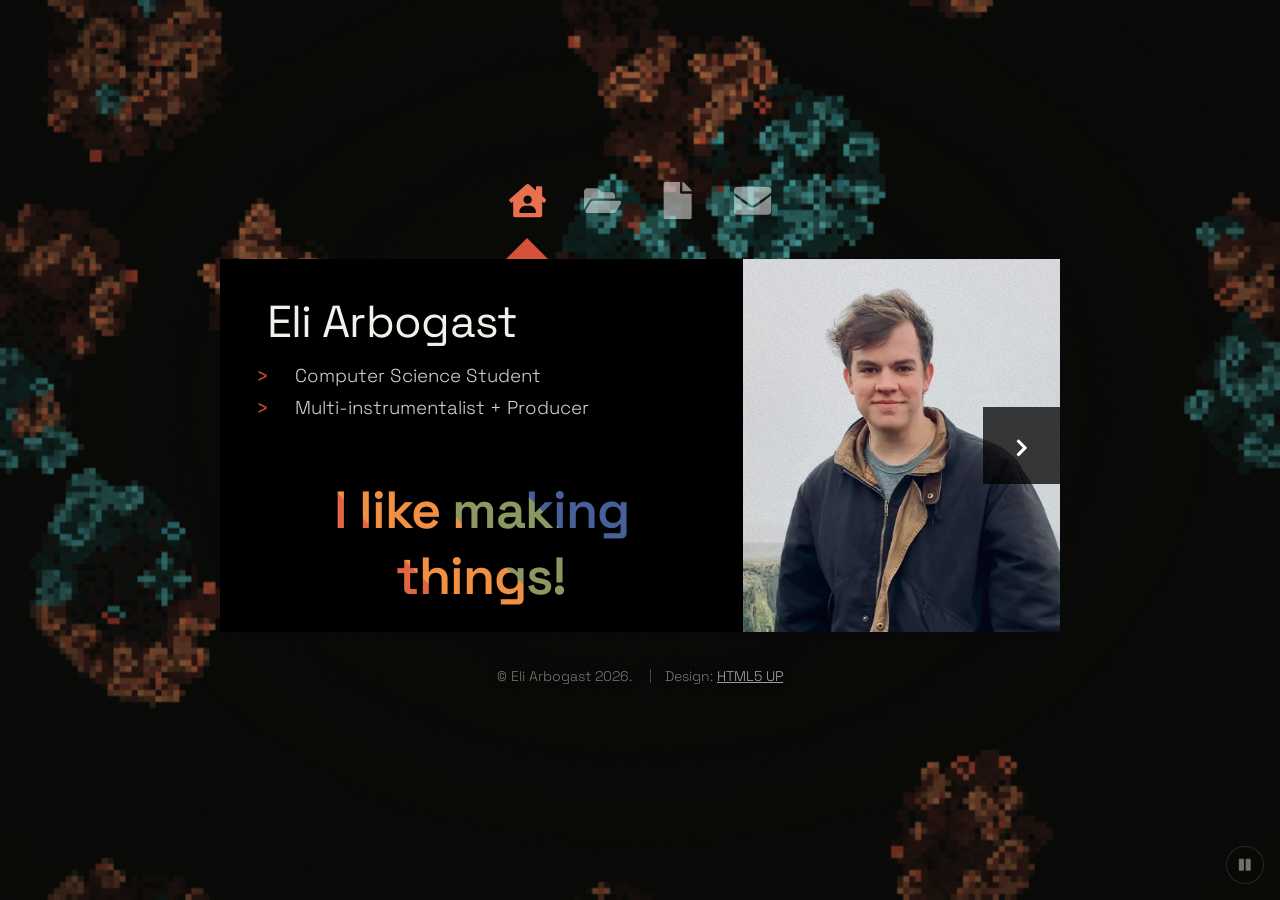
==== commit 719b014a: "pinball mode" ====
--- a/index.html
+++ b/index.html
@@ -163,6 +163,7 @@
 							<article id="projects" class="panel body">
 								<header>
 									<h2>Projects</h2>
+									<a class="pinball-link" href="pinball/">Pinball Mode? <span aria-hidden="true">&#9654;</span></a>
 								</header>
 								<div class="projects-grid">
 									<a class="project" href="https://xenobots.github.io/" target="_blank" rel="noopener">
--- a/assets/css/custom.css
+++ b/assets/css/custom.css
@@ -201,6 +201,43 @@
 		margin-bottom: 1.5em;
 	}
 
+	/* "Pinball Mode?" — a little VHS-flavoured button into /pinball */
+	.pinball-link {
+		display: inline-block;
+		margin-top: 1.1em;
+		padding: 0.45em 1.1em;
+		font-family: var(--font-mono);
+		font-size: 0.62em;
+		letter-spacing: 0.12em;
+		text-transform: uppercase;
+		text-decoration: none;
+		color: var(--ink);
+		background: rgba(213, 81, 55, 0.08);
+		border: 1px solid rgba(213, 81, 55, 0.6);
+		text-shadow: 1px 0 rgba(255, 70, 70, 0.55), -1px 0 rgba(70, 200, 255, 0.55);
+		transition: background-color 0.25s ease, border-color 0.25s ease, box-shadow 0.25s ease, transform 0.25s ease;
+	}
+
+		.pinball-link span {
+			display: inline-block;
+			margin-left: 0.3em;
+			color: var(--ember-bright);
+			transition: transform 0.25s ease;
+		}
+
+		.pinball-link:hover,
+		.pinball-link:focus-visible {
+			background: rgba(213, 81, 55, 0.2);
+			border-color: var(--ember);
+			box-shadow: 0 0 18px rgba(213, 81, 55, 0.35);
+			transform: translateY(-1px);
+		}
+
+			.pinball-link:hover span,
+			.pinball-link:focus-visible span {
+				transform: translateX(0.25em);
+			}
+
 	/* Compact rows: small thumbnail on the left, text on the right. */
 	.projects-grid {
 		display: grid;
@@ -603,6 +640,8 @@
 		.project,
 		.project-media img,
 		.project-arrow,
+		.pinball-link,
+		.pinball-link span,
 		.cv-download,
 		.bg-toggle {
 			transition: none;
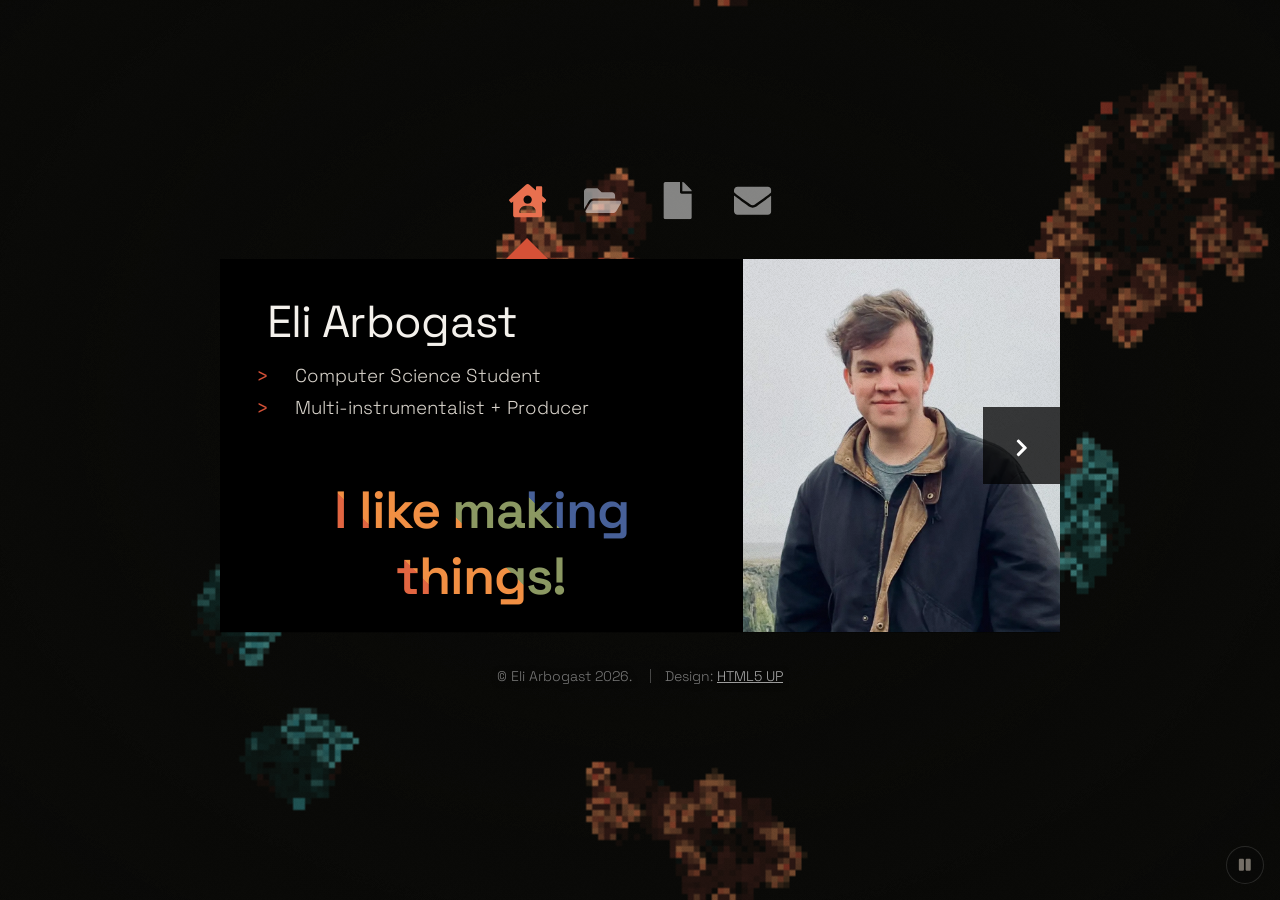
==== commit 00475755: "css hooks" ====
--- a/index.html
+++ b/index.html
@@ -11,9 +11,9 @@
 		<meta name="viewport" content="width=device-width, initial-scale=1" />
 		<meta name="theme-color" content="#0b0b09" />
 		<link rel="preload" href="assets/webfonts/space-grotesk-latin-var.woff2" as="font" type="font/woff2" crossorigin />
-		<link rel="stylesheet" href="assets/css/main.css" />
-		<link rel="stylesheet" href="assets/css/custom.css" />
-		<noscript><link rel="stylesheet" href="assets/css/noscript.css" /></noscript>
+		<link rel="stylesheet" href="assets/css/main.css?v=8b764f0d" />
+		<link rel="stylesheet" href="assets/css/custom.css?v=0b68ad53" />
+		<noscript><link rel="stylesheet" href="assets/css/noscript.css?v=781a2d23" /></noscript>
 	</head>
 	<body class="is-preload">
 
@@ -247,8 +247,8 @@
 
 
 		<!-- Scripts -->
-			<script src="assets/js/main.js"></script>
-			<script src="assets/js/automaton.js"></script>
+			<script src="assets/js/main.js?v=c995efc8"></script>
+			<script src="assets/js/automaton.js?v=3995f305"></script>
 
 	</body>
 </html>
--- a/assets/css/custom.css
+++ b/assets/css/custom.css
@@ -201,36 +201,35 @@
 		margin-bottom: 1.5em;
 	}
 
-	/* "Pinball Mode?" — a little VHS-flavoured button into /pinball */
+	/* "Pinball Mode?" button under the Projects heading, into /pinball */
 	.pinball-link {
 		display: inline-block;
-		margin-top: 1.1em;
-		padding: 0.45em 1.1em;
+		margin-top: 2.4em;              /* clears the heading's negative bottom margin */
+		padding: 0.6em 1.25em;
 		font-family: var(--font-mono);
-		font-size: 0.62em;
+		font-size: 0.64em;
 		letter-spacing: 0.12em;
 		text-transform: uppercase;
 		text-decoration: none;
+		line-height: 1.2;
 		color: var(--ink);
-		background: rgba(213, 81, 55, 0.08);
-		border: 1px solid rgba(213, 81, 55, 0.6);
-		text-shadow: 1px 0 rgba(255, 70, 70, 0.55), -1px 0 rgba(70, 200, 255, 0.55);
-		transition: background-color 0.25s ease, border-color 0.25s ease, box-shadow 0.25s ease, transform 0.25s ease;
+		background: rgba(255, 255, 255, 0.03);
+		border: 1px solid rgba(255, 255, 255, 0.22);
+		transition: background-color 0.25s ease, border-color 0.25s ease, color 0.25s ease;
 	}
 
 		.pinball-link span {
 			display: inline-block;
-			margin-left: 0.3em;
+			margin-left: 0.4em;
 			color: var(--ember-bright);
 			transition: transform 0.25s ease;
 		}
 
 		.pinball-link:hover,
 		.pinball-link:focus-visible {
-			background: rgba(213, 81, 55, 0.2);
+			background: rgba(213, 81, 55, 0.12);
 			border-color: var(--ember);
-			box-shadow: 0 0 18px rgba(213, 81, 55, 0.35);
-			transform: translateY(-1px);
+			color: #fff;
 		}
 
 			.pinball-link:hover span,
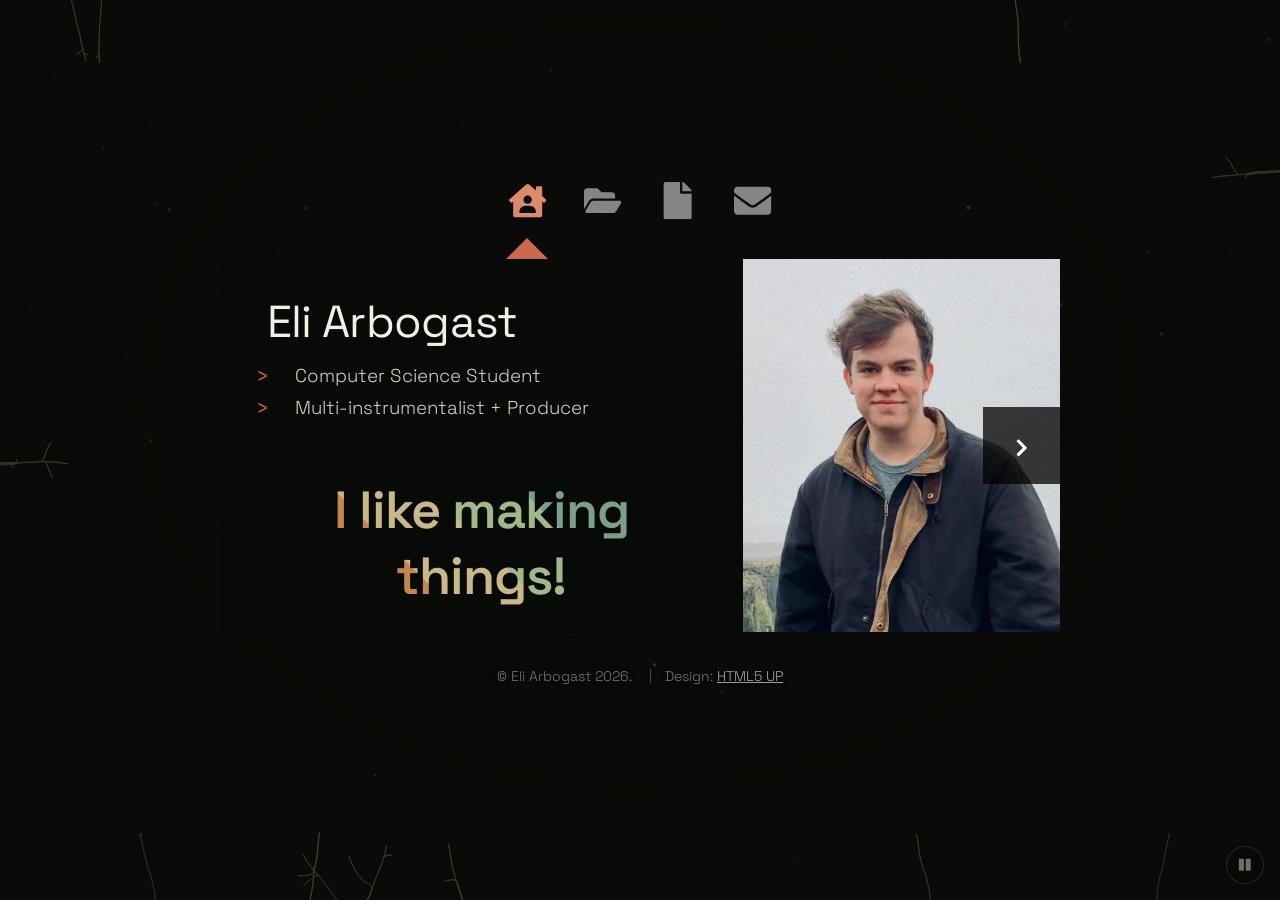
==== commit e3239189: "Grove background, unified palette, Life on pinball only" ====
--- a/index.html
+++ b/index.html
@@ -11,8 +11,8 @@
 		<meta name="viewport" content="width=device-width, initial-scale=1" />
 		<meta name="theme-color" content="#0b0b09" />
 		<link rel="preload" href="assets/webfonts/space-grotesk-latin-var.woff2" as="font" type="font/woff2" crossorigin />
-		<link rel="stylesheet" href="assets/css/main.css?v=8b764f0d" />
-		<link rel="stylesheet" href="assets/css/custom.css?v=0b68ad53" />
+		<link rel="stylesheet" href="assets/css/main.css?v=198aa24a" />
+		<link rel="stylesheet" href="assets/css/custom.css?v=e27fba86" />
 		<noscript><link rel="stylesheet" href="assets/css/noscript.css?v=781a2d23" /></noscript>
 	</head>
 	<body class="is-preload">
@@ -54,8 +54,8 @@
 c0 -3.7998 -3.10059 -6.89941 -6.90039 -6.89941s-6.59961 3 -6.89941 6.89941l-3.90039 66.4004l3.90039 141.7c0 3.7998 3 6.89941 6.89941 6.89941z"/></symbol>
 		</svg>
 
-		<!-- Animated cellular-automaton background (assets/js/automaton.js) -->
-			<canvas id="automaton" aria-hidden="true"></canvas>
+		<!-- Generative grove background (assets/js/canopy.js) -->
+			<div id="bg-canopy" aria-hidden="true"><canvas id="canopy"></canvas><canvas id="canopy-fx"></canvas></div>
 
 		<!-- Wrapper -->
 			<div id="wrapper">
@@ -194,11 +194,11 @@
 										</span>
 									</a>
 									<a class="project" href="https://github.com/eliarbogast/eliarbogast.github.io" target="_blank" rel="noopener">
-										<span class="project-media"><img src="images/site-cover.webp" width="960" height="540" loading="lazy" alt="Two-species Game of Life cells in ember and teal" /></span>
+										<span class="project-media"><img src="images/site-cover.webp" width="480" height="360" loading="lazy" alt="Bare branching trees in moss and bone, grown by the site background" /></span>
 										<span class="project-body">
 											<span class="project-tag">Web · Generative</span>
 											<span class="project-title">This Website</span>
-											<span class="project-desc">The site you are on. The background is a live two-species Game of Life, colored from fluid-art paint.</span>
+											<span class="project-desc">The site you are on. The background is a grove that grows from simple branching rules, and the pinball page runs a live two-species Game of Life behind the table.</span>
 											<span class="project-cta">Source on GitHub <span class="project-arrow" aria-hidden="true">&rarr;</span></span>
 										</span>
 									</a>
@@ -248,7 +248,7 @@
 
 		<!-- Scripts -->
 			<script src="assets/js/main.js?v=c995efc8"></script>
-			<script src="assets/js/automaton.js?v=3995f305"></script>
+			<script src="assets/js/canopy.js?v=619156e4"></script>
 
 	</body>
 </html>
--- a/assets/css/main.css
+++ b/assets/css/main.css
@@ -25,21 +25,26 @@
 		font-display: swap;
 	}
 
-/* Palette (sampled from the original fluid-art background) */
+/* Palette: warm bone and moss neutrals to match the grove background, with a muted ember accent.
+   (--teal is now a sage; the name is kept so existing rules keep working.) */
 
 	:root {
 		--bg: #0b0b09;
-		--ink: #f4f1ec;
-		--text: #d9d4cc;
-		--muted: #a39b91;
-		--ember: #d55137;
-		--ember-bright: #e8704f;
-		--amber: #b87a45;
-		--gold: #bf995f;
-		--crimson: #a52f34;
-		--maroon: #38211c;
-		--teal: #399ea3;
-		--teal-deep: #24826f;
+		--panel: #080a08;
+		--ink: #f2efe6;
+		--text: #d6d2c4;
+		--muted: #9f9c8c;
+		--ember: #c96a4e;
+		--ember-rgb: 201, 106, 78;
+		--ember-bright: #dc8a6c;
+		--amber: #b8895a;
+		--gold: #c9b98a;
+		--bone: #d6cfb6;
+		--moss: #84a078;
+		--crimson: #a5483f;
+		--maroon: #2f221d;
+		--teal: #86ad9a;
+		--teal-deep: #5e8f84;
 		--font-sans: 'Space Grotesk', system-ui, -apple-system, 'Segoe UI', sans-serif;
 		--font-mono: 'JetBrains Mono', ui-monospace, 'SF Mono', Menlo, monospace;
 	}
@@ -1990,7 +1995,7 @@
 		}
 
 			#main > .panel.body {
-				background: #000000;
+				background: var(--panel);
 			}
 
 			#main > .panel.inactive {
@@ -2020,7 +2025,7 @@
 				-webkit-align-items: center;
 				-ms-align-items: center;
 				align-items: center;
-				background: #000000;
+				background: var(--panel);
 
 			}
 
--- a/assets/css/custom.css
+++ b/assets/css/custom.css
@@ -4,20 +4,25 @@
 	Colour tokens (--ember, --teal, ...) are defined at the top of main.css.
 */
 
-/* Cellular-automaton background */
-
-	#automaton {
+/* Generative grove background */
+
+	#bg-canopy {
 		position: fixed;
 		inset: 0;
-		width: 100%;
-		height: 100%;
 		z-index: -2;
-		image-rendering: auto;	/* smooth scaling blends each cell into its neighbours */
 		pointer-events: none;
-		opacity: 0.9;
-	}
-
-	/* Texture + vignette over the automaton, echoing the original overlay.png treatment. */
+		opacity: 0.75;
+		transition: opacity 3s ease;
+	}
+
+		#bg-canopy canvas {
+			position: absolute;
+			inset: 0;
+			width: 100%;
+			height: 100%;
+		}
+
+	/* Texture + vignette over the background, echoing the original overlay.png treatment. */
 	body::before {
 		content: '';
 		position: fixed;
@@ -49,7 +54,7 @@
 
 	}
 
-	/* Rainbow tagline (links to Projects). The colours sweep in when the home panel is
+	/* Tagline (links to Projects), in the grove's ember-to-moss colours. The colours sweep in when the home panel is
 	   shown, fan out on hover, and sweep back in when the pointer leaves. */
 	.tagline-wrap {
 		margin-top: 1em;
@@ -59,19 +64,19 @@
 		display: inline-block;
 		text-decoration: none;
 		cursor: pointer;
-		background-color: #CA4246;
+		background-color: #B25A45;
 		background-image: linear-gradient(
 			45deg,
-			#CA4246 16.666%,
-			#E16541 16.666%,
-			#E16541 33.333%,
-			#F18F43 33.333%,
-			#F18F43 50%,
-			#8B9862 50%,
-			#8B9862 66.666%,
-			#476098 66.666%,
-			#476098 83.333%,
-			#A7489B 83.333%);
+			#B25A45 16.666%,
+			#C4864F 16.666%,
+			#C4864F 33.333%,
+			#C9B98A 33.333%,
+			#C9B98A 50%,
+			#A2B78A 50%,
+			#A2B78A 66.666%,
+			#7C9F8A 66.666%,
+			#7C9F8A 83.333%,
+			#5F8A8B 83.333%);
 		background-size: 100%;
 		background-repeat: repeat;
 		-webkit-background-clip: text;
@@ -134,7 +139,7 @@
 		.cv-download:hover,
 		.cv-download:focus-visible {
 			border-color: var(--ember);
-			background-color: rgba(213, 81, 55, 0.12);
+			background-color: rgba(var(--ember-rgb), 0.12);
 			color: #fff;
 		}
 
@@ -227,7 +232,7 @@
 
 		.pinball-link:hover,
 		.pinball-link:focus-visible {
-			background: rgba(213, 81, 55, 0.12);
+			background: rgba(var(--ember-rgb), 0.12);
 			border-color: var(--ember);
 			color: #fff;
 		}
@@ -249,7 +254,7 @@
 		align-items: stretch;
 		gap: 1.1em;
 		padding: 0.75em;
-		background: #0d0d0b;
+		background: #0b0e0b;
 		border: 1px solid rgba(255, 255, 255, 0.08);
 		color: var(--text);
 		text-decoration: none;
@@ -259,8 +264,8 @@
 		.project:hover,
 		.project:focus-visible {
 			transform: translateY(-2px);
-			border-color: rgba(213, 81, 55, 0.7);
-			box-shadow: 0 10px 30px rgba(0, 0, 0, 0.55), 0 0 0 1px rgba(213, 81, 55, 0.3);
+			border-color: rgba(var(--ember-rgb), 0.7);
+			box-shadow: 0 10px 30px rgba(0, 0, 0, 0.55), 0 0 0 1px rgba(var(--ember-rgb), 0.3);
 		}
 
 	.project-media {
@@ -392,7 +397,7 @@
 		.sc-card:hover,
 		.sc-card:focus-visible {
 			border-color: var(--ember);
-			box-shadow: 0 0 0 1px var(--ember), 0 12px 40px rgba(213, 81, 55, 0.25);
+			box-shadow: 0 0 0 1px var(--ember), 0 12px 40px rgba(var(--ember-rgb), 0.25);
 			transform: translateY(-2px);
 		}
 
